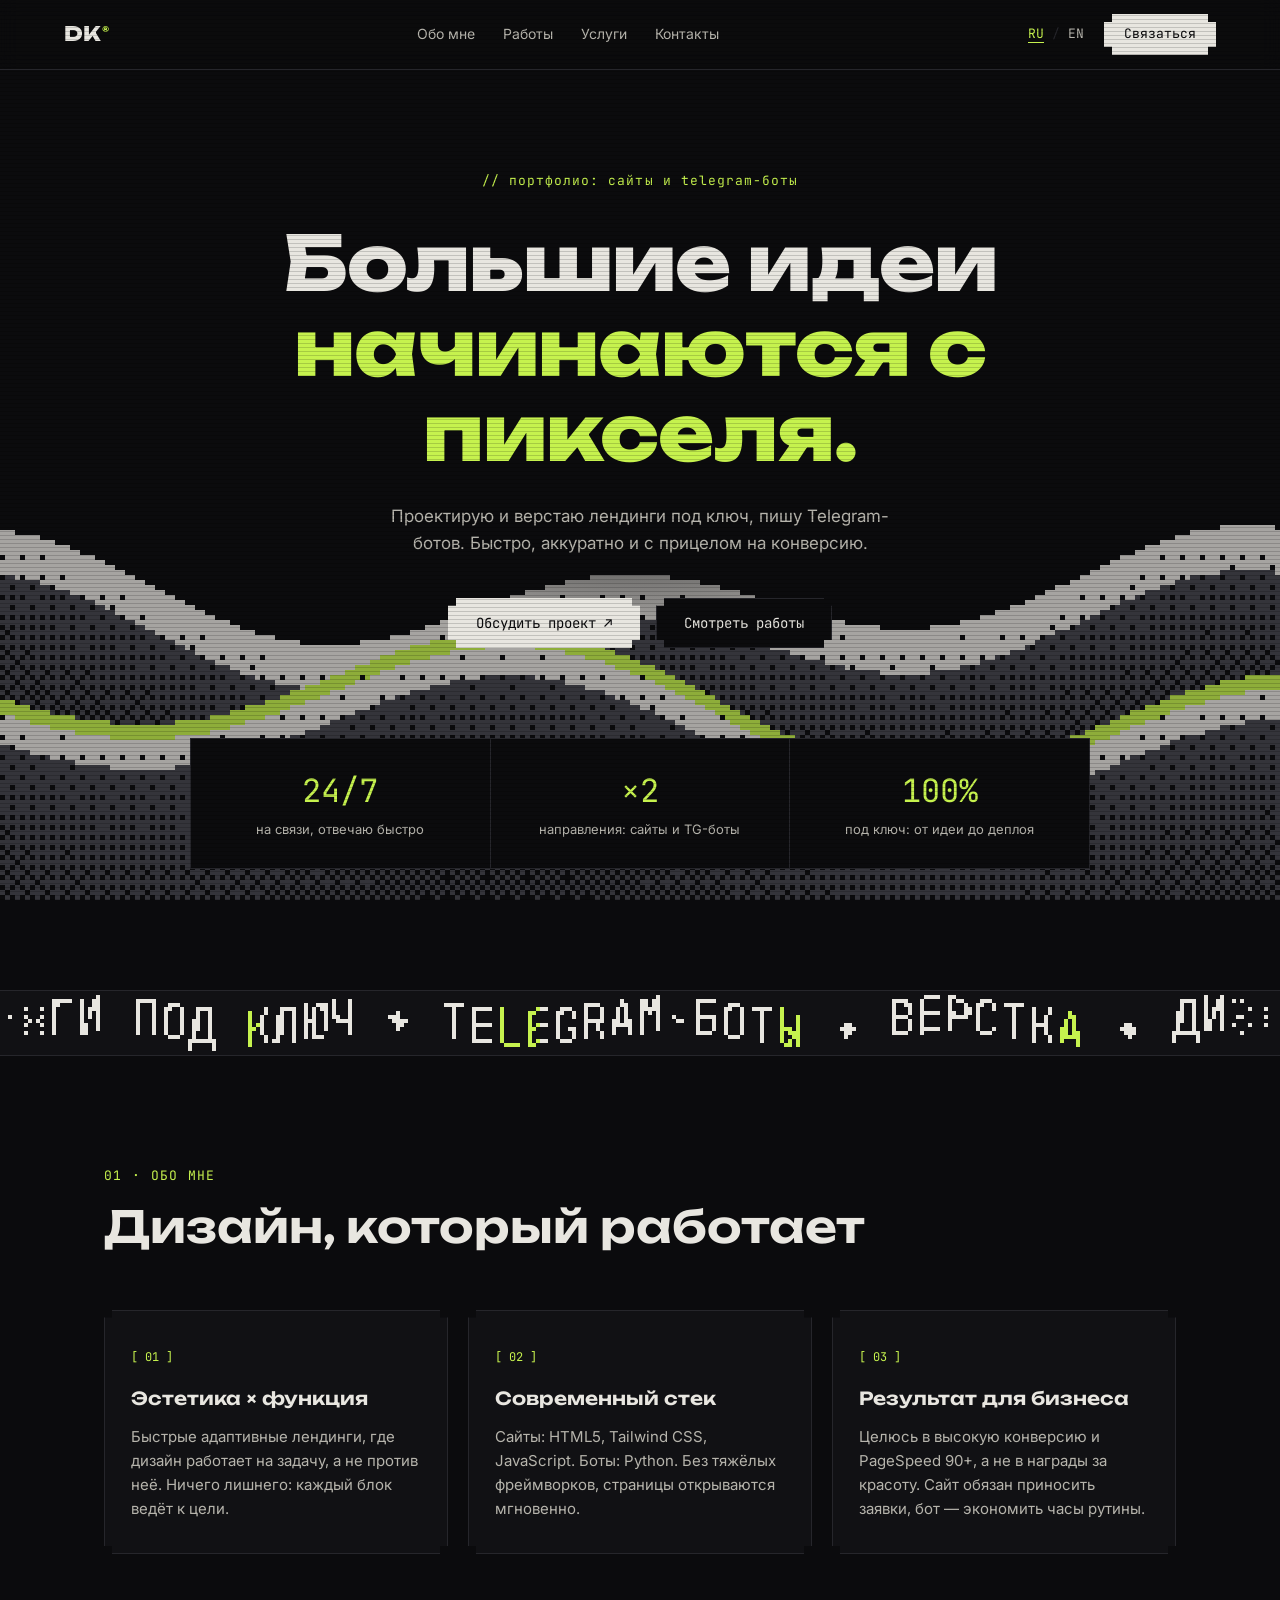
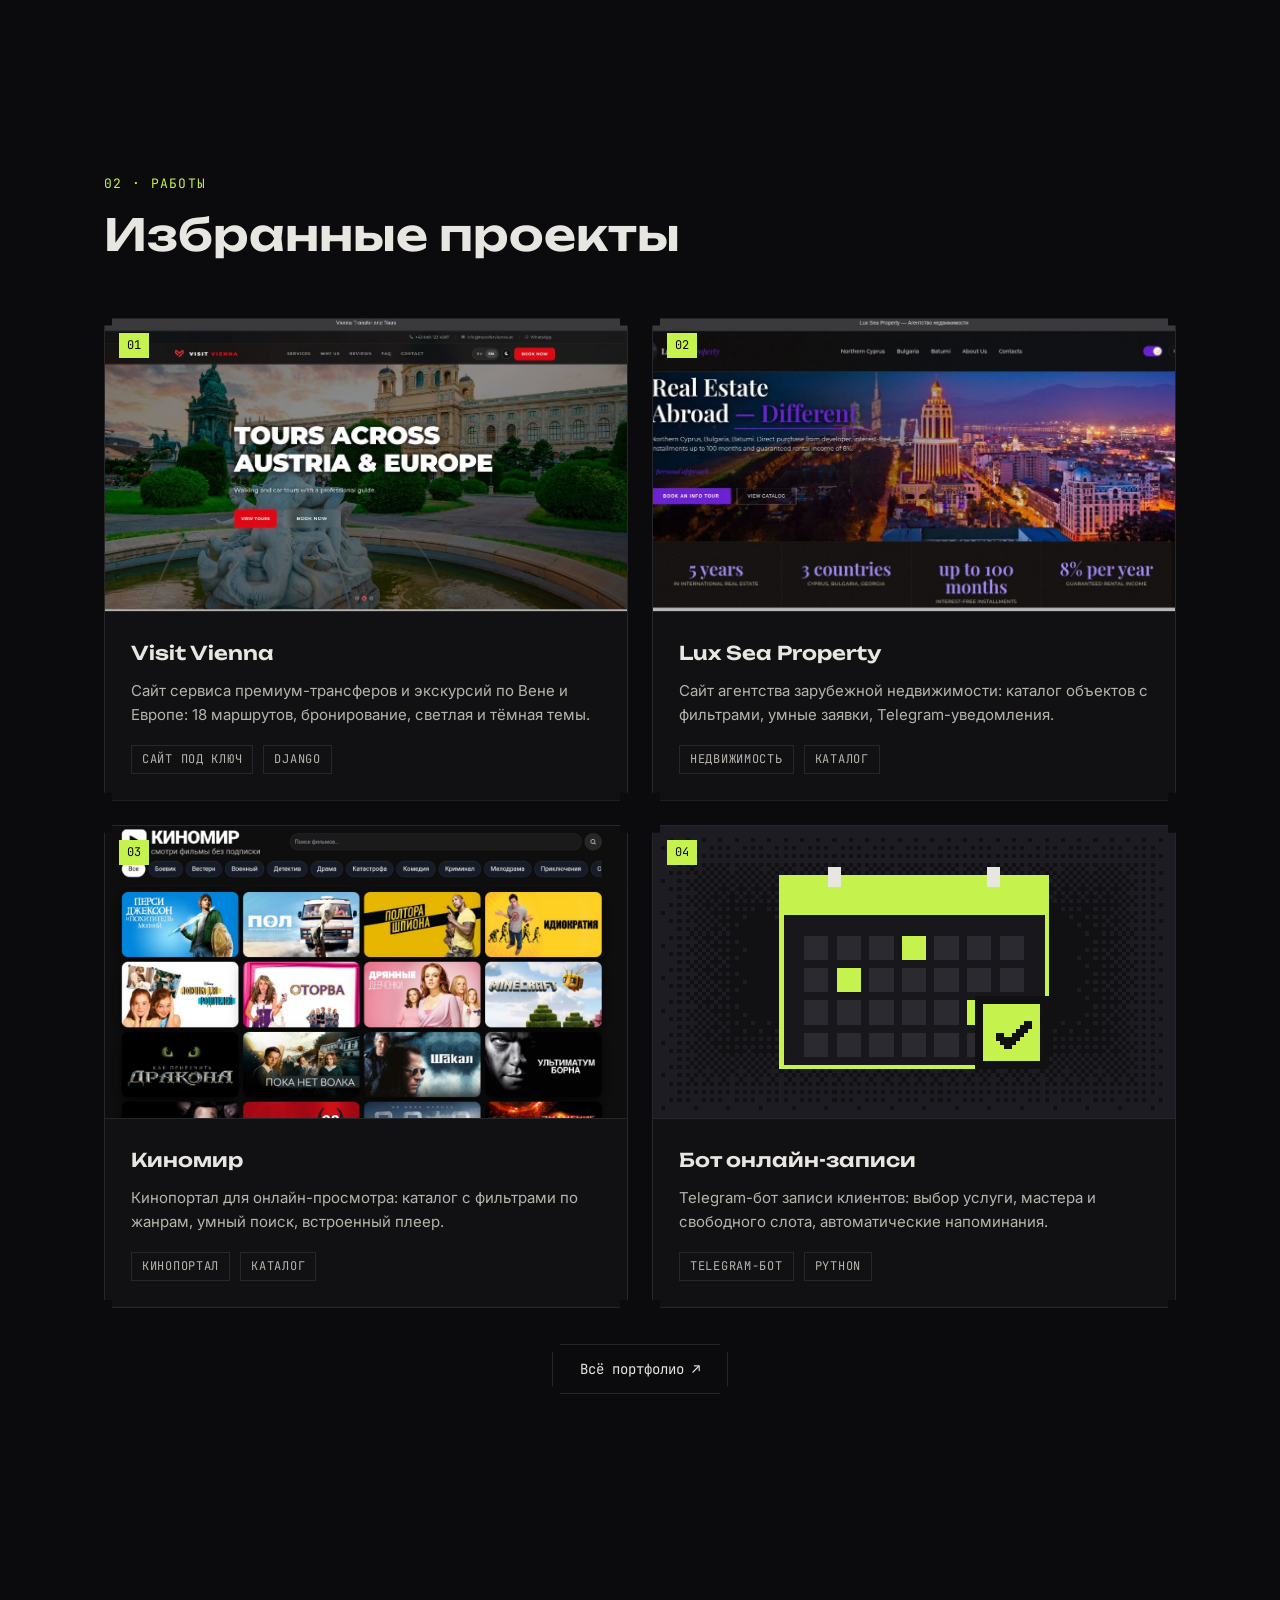
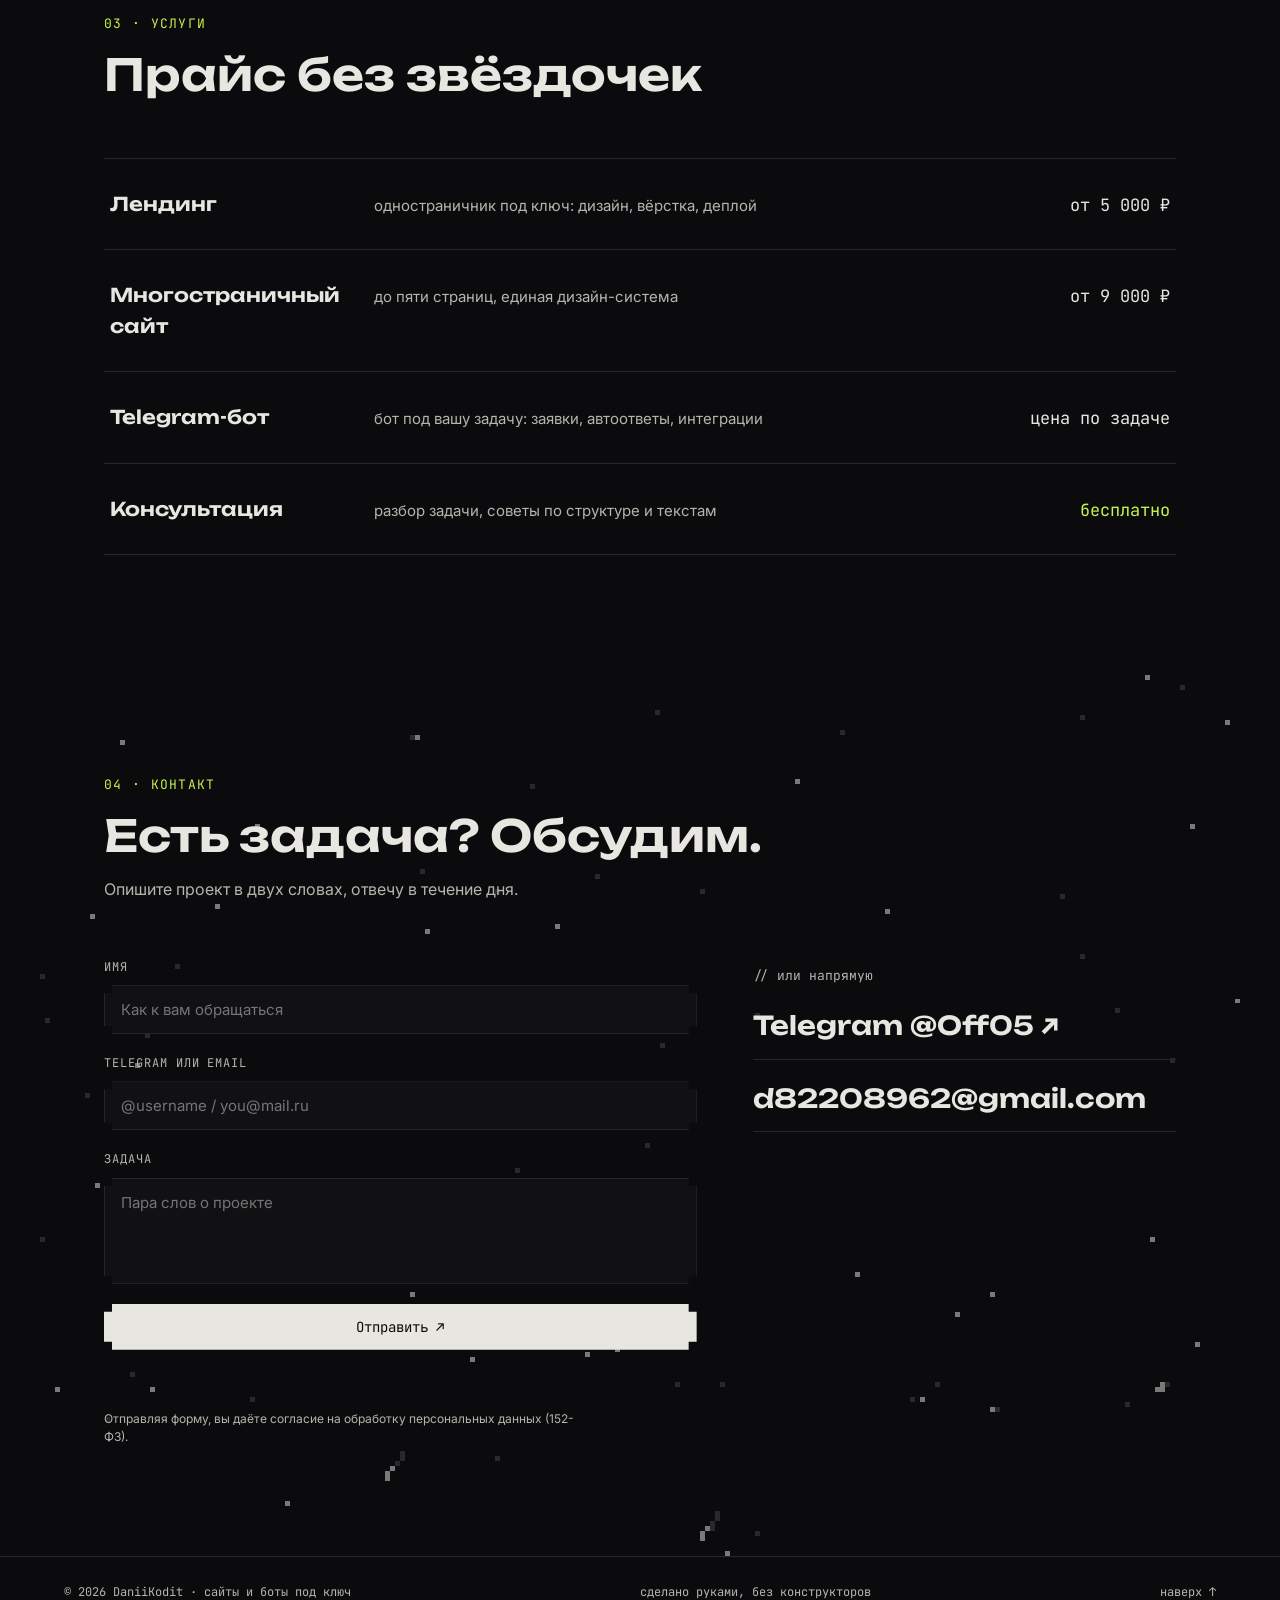
==== index.html @ 553cfa7b "Пометка о согласии 152-ФЗ и падающие звёзды в секции контактов Под кнопкой формы приписка о согласии" ====
<!DOCTYPE html>
<html lang="ru">
<head>
  <meta charset="UTF-8">
  <meta name="viewport" content="width=device-width, initial-scale=1.0">
  <title>DaniiKodit · сайты и Telegram-боты</title>
  <meta name="description" content="DaniiKodit: лендинги под ключ и Telegram-боты. Быстро, аккуратно и с прицелом на конверсию.">
  <link rel="preconnect" href="https://fonts.googleapis.com">
  <link rel="preconnect" href="https://fonts.gstatic.com" crossorigin>
  <link href="https://fonts.googleapis.com/css2?family=Unbounded:wght@400;600;800&family=Inter:wght@400;500;600&family=JetBrains+Mono:wght@400;500&display=swap" rel="stylesheet">
  <link rel="stylesheet" href="css/style.css?v=7">
  <link rel="icon" href="data:image/svg+xml,<svg xmlns='http://www.w3.org/2000/svg' viewBox='0 0 16 16'><rect width='16' height='16' fill='%230b0b0d'/><rect x='3' y='3' width='4' height='4' fill='%23c6f24e'/><rect x='9' y='9' width='4' height='4' fill='%23e8e6e0'/></svg>">
</head>
<body data-title-key="meta.title">

  <!-- ===== шапка ===== -->
  <header class="site-header">
    <a class="logo" href="#top">DK<sup>®</sup></a>

    <nav class="site-nav" id="site-nav">
      <a href="#about"         data-i18n="nav.about">Обо мне</a>
      <a href="portfolio.html" data-i18n="nav.works">Работы</a>
      <a href="#services"      data-i18n="nav.services">Услуги</a>
      <a href="#contact"       data-i18n="nav.contact">Контакты</a>
    </nav>

    <div class="header-right">
      <div class="lang-switch" role="group" aria-label="Язык">
        <button type="button" data-lang="ru" class="active">RU</button>
        <span aria-hidden="true">/</span>
        <button type="button" data-lang="en">EN</button>
      </div>
      <a class="btn btn-solid btn-small" href="#contact" data-i18n="nav.cta">Связаться</a>
      <button class="burger" id="burger" aria-label="Меню" aria-expanded="false">
        <span></span><span></span><span></span>
      </button>
    </div>
  </header>

  <main id="top">

    <!-- ===== hero ===== -->
    <section class="hero">
      <canvas id="dither-hero" aria-hidden="true"></canvas>
      <div class="hero-inner">
        <p class="eyebrow mono" data-i18n="hero.eyebrow">// портфолио: сайты и telegram-боты</p>
        <h1 class="hero-title">
          <span class="line js-scramble" data-i18n="hero.title1">Большие идеи</span>
          <span class="line accent js-scramble" data-i18n="hero.title2">начинаются с пикселя.</span>
        </h1>
        <p class="hero-sub" data-i18n="hero.sub">Проектирую и верстаю лендинги под ключ, пишу Telegram-ботов. Быстро, аккуратно и с прицелом на конверсию.</p>
        <div class="hero-cta">
          <a class="btn btn-solid" href="#contact" data-i18n="hero.cta1">Обсудить проект ↗</a>
          <a class="btn btn-ghost" href="#works" data-i18n="hero.cta2">Смотреть работы</a>
        </div>
      </div>

      <div class="hero-stats">
        <div class="stat">
          <span class="stat-num mono">24/7</span>
          <span class="stat-label" data-i18n="stats.s1">на связи, отвечаю быстро</span>
        </div>
        <div class="stat">
          <span class="stat-num mono">×2</span>
          <span class="stat-label" data-i18n="stats.s2">направления: сайты и TG-боты</span>
        </div>
        <div class="stat">
          <span class="stat-num mono">100%</span>
          <span class="stat-label" data-i18n="stats.s3">под ключ: от идеи до деплоя</span>
        </div>
      </div>
    </section>

    <!-- ===== пиксельный тикер ===== -->
    <div class="marquee" aria-hidden="true">
      <canvas id="pixel-ticker"></canvas>
    </div>

    <!-- ===== обо мне ===== -->
    <section class="section" id="about">
      <div class="section-head reveal">
        <span class="section-label mono" data-i18n="about.label">01 · Обо мне</span>
        <h2 class="section-title" data-i18n="about.title">Дизайн, который работает</h2>
      </div>
      <div class="cards-3">
        <article class="card reveal">
          <span class="card-index mono">[ 01 ]</span>
          <h3 data-i18n="about.a1t">Эстетика × функция</h3>
          <p data-i18n="about.a1d">Быстрые адаптивные лендинги, где дизайн работает на задачу, а не против неё. Ничего лишнего: каждый блок ведёт к цели.</p>
        </article>
        <article class="card reveal">
          <span class="card-index mono">[ 02 ]</span>
          <h3 data-i18n="about.a2t">Современный стек</h3>
          <p data-i18n="about.a2d">Сайты: HTML5, Tailwind CSS, JavaScript. Боты: Python. Без тяжёлых фреймворков, страницы открываются мгновенно.</p>
        </article>
        <article class="card reveal">
          <span class="card-index mono">[ 03 ]</span>
          <h3 data-i18n="about.a3t">Результат для бизнеса</h3>
          <p data-i18n="about.a3d">Целюсь в высокую конверсию и PageSpeed 90+, а не в награды за красоту. Сайт обязан приносить заявки, бот — экономить часы рутины.</p>
        </article>
      </div>
    </section>

    <!-- ===== работы ===== -->
    <section class="section" id="works">
      <div class="section-head reveal">
        <span class="section-label mono" data-i18n="works.label">02 · Работы</span>
        <h2 class="section-title" data-i18n="works.title">Избранные проекты</h2>
      </div>
      <div class="works-grid">
        <article class="work reveal">
          <div class="work-media">
            <img class="cover" src="img/visit-vienna-dark.jpg" alt="Скриншот сайта Visit Vienna" loading="lazy">
            <img class="cover cover-alt" src="img/visit-vienna-light.jpg" alt="" aria-hidden="true" loading="lazy">
            <span class="work-num mono">01</span>
          </div>
          <div class="work-body">
            <h3 data-i18n="works.w1t">Visit Vienna</h3>
            <p data-i18n="works.w1d">Сайт сервиса премиум-трансферов и экскурсий по Вене и Европе: 18 маршрутов, бронирование, светлая и тёмная темы.</p>
            <div class="tags mono">
              <span data-i18n="works.w1tag1">сайт под ключ</span>
              <span data-i18n="works.w1tag2">Django</span>
            </div>
          </div>
        </article>
        <article class="work reveal">
          <div class="work-media">
            <img class="cover" src="img/lux-sea-dark.jpg" alt="Скриншот сайта Lux Sea Property" loading="lazy">
            <img class="cover cover-alt" src="img/lux-sea-light.jpg" alt="" aria-hidden="true" loading="lazy">
            <span class="work-num mono">02</span>
          </div>
          <div class="work-body">
            <h3 data-i18n="works.w2t">Lux Sea Property</h3>
            <p data-i18n="works.w2d">Сайт агентства зарубежной недвижимости: каталог объектов с фильтрами, умные заявки, Telegram-уведомления.</p>
            <div class="tags mono">
              <span data-i18n="works.w2tag1">недвижимость</span>
              <span data-i18n="works.w2tag2">каталог</span>
            </div>
          </div>
        </article>
        <article class="work reveal">
          <div class="work-media">
            <img class="cover cover-top" src="img/kinomir.jpg" alt="Скриншот кинопортала Киномир" loading="lazy">
            <span class="work-num mono">03</span>
          </div>
          <div class="work-body">
            <h3 data-i18n="works.w3t">Киномир</h3>
            <p data-i18n="works.w3d">Кинопортал для онлайн-просмотра: каталог с фильтрами по жанрам, умный поиск, встроенный плеер.</p>
            <div class="tags mono">
              <span data-i18n="works.w3tag1">кинопортал</span>
              <span data-i18n="works.w3tag2">каталог</span>
            </div>
          </div>
        </article>
        <article class="work reveal">
          <div class="work-media">
            <canvas class="work-canvas" data-cover="bot" aria-hidden="true"></canvas>
            <span class="work-num mono">04</span>
          </div>
          <div class="work-body">
            <h3 data-i18n="works.w4t">Бот онлайн-записи</h3>
            <p data-i18n="works.w4d">Telegram-бот записи клиентов: выбор услуги, мастера и свободного слота, автоматические напоминания.</p>
            <div class="tags mono">
              <span data-i18n="works.w4tag1">Telegram-бот</span>
              <span data-i18n="works.w4tag2">Python</span>
            </div>
          </div>
        </article>
      </div>
      <div class="works-more reveal">
        <a class="btn btn-ghost" href="portfolio.html" data-i18n="works.all">Всё портфолио ↗</a>
      </div>
    </section>

    <!-- ===== услуги ===== -->
    <section class="section" id="services">
      <div class="section-head reveal">
        <span class="section-label mono" data-i18n="services.label">03 · Услуги</span>
        <h2 class="section-title" data-i18n="services.title">Прайс без звёздочек</h2>
      </div>
      <div class="price-list">
        <div class="price-row reveal">
          <span class="price-name" data-i18n="services.r1t">Лендинг</span>
          <span class="price-desc" data-i18n="services.r1d">одностраничник под ключ: дизайн, вёрстка, деплой</span>
          <span class="price-val mono" data-i18n="services.r1p">от 5 000 ₽</span>
        </div>
        <div class="price-row reveal">
          <span class="price-name" data-i18n="services.r2t">Многостраничный сайт</span>
          <span class="price-desc" data-i18n="services.r2d">до пяти страниц, единая дизайн-система</span>
          <span class="price-val mono" data-i18n="services.r2p">от 9 000 ₽</span>
        </div>
        <div class="price-row reveal">
          <span class="price-name" data-i18n="services.r3t">Telegram-бот</span>
          <span class="price-desc" data-i18n="services.r3d">бот под вашу задачу: заявки, автоответы, интеграции</span>
          <span class="price-val mono" data-i18n="services.r3p">цена по задаче</span>
        </div>
        <div class="price-row reveal">
          <span class="price-name" data-i18n="services.r4t">Консультация</span>
          <span class="price-desc" data-i18n="services.r4d">разбор задачи, советы по структуре и текстам</span>
          <span class="price-val mono accent" data-i18n="services.r4p">бесплатно</span>
        </div>
      </div>
    </section>

    <!-- ===== контакты ===== -->
    <section class="section" id="contact">
      <canvas id="pixel-stars" aria-hidden="true"></canvas>
      <div class="section-head reveal">
        <span class="section-label mono" data-i18n="contact.label">04 · Контакт</span>
        <h2 class="section-title" data-i18n="contact.title">Есть задача? Обсудим.</h2>
        <p class="section-sub" data-i18n="contact.sub">Опишите проект в двух словах, отвечу в течение дня.</p>
      </div>

      <div class="contact-grid">
        <form class="contact-form reveal" id="contact-form" novalidate>
          <label>
            <span class="mono" data-i18n="form.name">Имя</span>
            <input type="text" name="name" required data-i18n-ph="form.nameph" placeholder="Как к вам обращаться">
          </label>
          <label>
            <span class="mono" data-i18n="form.contact">Telegram или email</span>
            <input type="text" name="contact" required data-i18n-ph="form.contactph" placeholder="@username / you@mail.ru">
          </label>
          <label>
            <span class="mono" data-i18n="form.msg">Задача</span>
            <textarea name="message" rows="4" required data-i18n-ph="form.msgph" placeholder="Пара слов о проекте"></textarea>
          </label>
          <!-- honeypot: люди это поле не видят, боты заполняют -->
          <input class="hp-field" type="text" name="company" tabindex="-1" autocomplete="off" aria-hidden="true">
          <button class="btn btn-solid" type="submit" data-i18n="form.send">Отправить ↗</button>
          <p class="form-status mono" id="form-status" aria-live="polite"></p>
          <p class="form-consent" data-i18n="form.consent">Отправляя форму, вы даёте согласие на обработку персональных данных (152-ФЗ).</p>
        </form>

        <div class="contact-direct reveal">
          <p class="mono" data-i18n="contact.or">// или напрямую</p>
          <a class="direct-link" href="https://t.me/Off05" target="_blank" rel="noopener">Telegram @Off05 ↗</a>
          <a class="direct-link" href="mailto:d82208962@gmail.com">d82208962@gmail.com</a>
        </div>
      </div>
    </section>
  </main>

  <!-- ===== подвал ===== -->
  <footer class="site-footer">
    <span class="mono" data-i18n="footer.rights">© 2026 DaniiKodit · сайты и боты под ключ</span>
    <span class="mono footer-made" data-i18n="footer.made">сделано руками, без конструкторов</span>
    <a class="mono" href="#top" data-i18n="footer.top">наверх ↑</a>
  </footer>

  <div class="scanlines" aria-hidden="true"></div>

  <script src="js/main.js?v=7"></script>
</body>
</html>
---- css/style.css ----
/* ============================================================
   КРИС МАЗУР — портфолио
   тёмная пиксельно-дизеринговая тема
   ============================================================ */

:root {
  --bg:      #0b0b0d;
  --bg-2:    #111114;
  --ink:     #e8e6e0;
  --muted:   #b6b4ac;
  --line:    #26262b;
  --accent:  #c6f24e;

  --font-display: 'Unbounded', sans-serif;
  --font-body:    'Inter', sans-serif;
  --font-mono:    'JetBrains Mono', monospace;

  --pad: clamp(20px, 5vw, 72px);

  /* пиксельный «скруглённый» угол — ступенька 8px */
  --pixel-corner: polygon(
    0 8px, 8px 8px, 8px 0,
    calc(100% - 8px) 0, calc(100% - 8px) 8px, 100% 8px,
    100% calc(100% - 8px), calc(100% - 8px) calc(100% - 8px), calc(100% - 8px) 100%,
    8px 100%, 8px calc(100% - 8px), 0 calc(100% - 8px)
  );
}

* { margin: 0; padding: 0; box-sizing: border-box; }

html { scroll-behavior: smooth; }

body {
  background: var(--bg);
  color: var(--ink);
  font-family: var(--font-body);
  font-size: 16px;
  line-height: 1.6;
  -webkit-font-smoothing: antialiased;
  overflow-x: hidden;
}

::selection { background: var(--accent); color: var(--bg); }

.mono { font-family: var(--font-mono); }
.accent { color: var(--accent); }

section { scroll-margin-top: 90px; }

/* ---------- сканлайны поверх всего ---------- */
.scanlines {
  position: fixed;
  inset: 0;
  pointer-events: none;
  z-index: 999;
  background: repeating-linear-gradient(
    to bottom,
    transparent 0 3px,
    rgba(0, 0, 0, 0.16) 3px 4px
  );
}

/* ---------- кнопки ---------- */
.btn {
  display: inline-block;
  padding: 14px 28px;
  font-family: var(--font-mono);
  font-size: 14px;
  text-decoration: none;
  cursor: pointer;
  border: none;
  clip-path: var(--pixel-corner);
  transition: transform 0.15s steps(3), background 0.15s steps(3), color 0.15s steps(3);
}

.btn-solid {
  background: var(--ink);
  color: var(--bg);
}
.btn-solid:hover {
  background: var(--accent);
  transform: translate(-2px, -2px);
}

.btn-ghost {
  background: var(--bg);
  color: var(--ink);
  box-shadow: inset 0 0 0 1px var(--line);
}
.btn-ghost:hover {
  box-shadow: inset 0 0 0 1px var(--accent);
  color: var(--accent);
}

.btn-small { padding: 10px 20px; font-size: 13px; }

/* ---------- шапка ---------- */
.site-header {
  position: fixed;
  top: 0; left: 0; right: 0;
  z-index: 100;
  display: flex;
  align-items: center;
  justify-content: space-between;
  gap: 24px;
  padding: 14px var(--pad);
  background: rgba(11, 11, 13, 0.82);
  backdrop-filter: blur(10px);
  border-bottom: 1px solid var(--line);
}

.logo {
  font-family: var(--font-display);
  font-weight: 800;
  font-size: 20px;
  color: var(--ink);
  text-decoration: none;
  letter-spacing: 0.02em;
}
.logo sup { font-size: 9px; color: var(--accent); }

.site-nav {
  display: flex;
  gap: 28px;
}
.site-nav a {
  color: var(--muted);
  text-decoration: none;
  font-size: 14px;
  transition: color 0.15s;
}
.site-nav a:hover { color: var(--accent); }

.header-right {
  display: flex;
  align-items: center;
  gap: 18px;
}

.lang-switch {
  font-family: var(--font-mono);
  font-size: 13px;
  color: var(--line);
  display: flex;
  align-items: center;
  gap: 6px;
}
.lang-switch button {
  background: none;
  border: none;
  color: var(--muted);
  font: inherit;
  cursor: pointer;
  padding: 2px;
}
.lang-switch button.active {
  color: var(--accent);
  text-decoration: underline;
  text-underline-offset: 4px;
}

.burger {
  display: none;
  flex-direction: column;
  gap: 5px;
  background: none;
  border: none;
  cursor: pointer;
  padding: 6px;
}
.burger span {
  width: 22px;
  height: 2px;
  background: var(--ink);
}

/* ---------- hero ---------- */
.hero {
  position: relative;
  min-height: 100svh;
  display: flex;
  flex-direction: column;
  justify-content: center;
  padding: 140px var(--pad) 0;
  overflow: hidden;
}

#dither-hero {
  position: absolute;
  inset: 0;
  width: 100%;
  height: 100%;
  image-rendering: pixelated;
  opacity: 0.7;
}

/* вуаль за текстом, чтобы дизеринг не мешал читать */
.hero::before {
  content: '';
  position: absolute;
  inset: 0;
  z-index: 1;
  background: radial-gradient(
    ellipse 60% 42% at 50% 38%,
    rgba(11, 11, 13, 0.9) 0%,
    rgba(11, 11, 13, 0.5) 55%,
    transparent 75%
  );
  pointer-events: none;
}

.hero-inner {
  position: relative;
  z-index: 2;
  max-width: 900px;
  margin: 0 auto;
  text-align: center;
}

.eyebrow {
  font-size: 13px;
  color: var(--accent);
  letter-spacing: 0.08em;
  margin-bottom: 28px;
}

.hero-title {
  font-family: var(--font-display);
  font-weight: 800;
  font-size: clamp(34px, 6.5vw, 76px);
  line-height: 1.12;
  letter-spacing: -0.01em;
}
.hero-title .line { display: block; }

.hero-sub {
  max-width: 520px;
  margin: 28px auto 0;
  color: var(--muted);
  font-size: 17px;
}

.hero-cta {
  margin-top: 40px;
  display: flex;
  gap: 16px;
  justify-content: center;
  flex-wrap: wrap;
}

.hero-stats {
  position: relative;
  z-index: 2;
  display: grid;
  grid-template-columns: repeat(3, 1fr);
  gap: 1px;
  background: var(--line);
  border: 1px solid var(--line);
  margin: 90px auto 0;
  max-width: 900px;
  width: 100%;
}
.stat {
  background: var(--bg);
  padding: 26px 20px;
  text-align: center;
}
.stat-num {
  display: block;
  font-size: 32px;
  color: var(--accent);
}
.stat-label {
  font-size: 13px;
  color: var(--muted);
}

/* ---------- пиксельный тикер ---------- */
.marquee {
  overflow: hidden;
  border-top: 1px solid var(--line);
  border-bottom: 1px solid var(--line);
  margin-top: 90px;
  background: var(--bg-2);
}
#pixel-ticker {
  display: block;
  width: 100%;
  height: 64px;
  image-rendering: pixelated;
}

/* ---------- секции ---------- */
.section {
  padding: 110px var(--pad);
  max-width: 1200px;
  margin: 0 auto;
}

.section-head { margin-bottom: 56px; }

.section-label {
  display: block;
  font-size: 13px;
  color: var(--accent);
  letter-spacing: 0.1em;
  text-transform: uppercase;
  margin-bottom: 14px;
}

.section-title {
  font-family: var(--font-display);
  font-weight: 600;
  font-size: clamp(26px, 4vw, 44px);
  line-height: 1.2;
}

.section-sub {
  margin-top: 14px;
  color: var(--muted);
  max-width: 480px;
}

/* ---------- карточки «обо мне» ---------- */
.cards-3 {
  display: grid;
  grid-template-columns: repeat(3, 1fr);
  gap: 20px;
}

.card {
  background: var(--bg-2);
  clip-path: var(--pixel-corner);
  padding: 32px 26px;
  border: 1px solid var(--line);
  transition: transform 0.2s steps(4), border-color 0.2s;
}
.card:hover {
  transform: translateY(-4px);
  border-color: var(--accent);
}

.card-index {
  font-size: 12px;
  color: var(--accent);
}

.card h3 {
  font-family: var(--font-display);
  font-weight: 600;
  font-size: 18px;
  margin: 16px 0 12px;
}

.card p {
  color: var(--muted);
  font-size: 15px;
}

/* ---------- работы ---------- */
.works-grid {
  display: grid;
  grid-template-columns: repeat(2, 1fr);
  gap: 24px;
}

.work {
  background: var(--bg-2);
  border: 1px solid var(--line);
  clip-path: var(--pixel-corner);
  overflow: hidden;
  transition: border-color 0.2s;
}
.work:hover { border-color: var(--accent); }

.work-media {
  position: relative;
  aspect-ratio: 16 / 9;
  overflow: hidden;
  border-bottom: 1px solid var(--line);
}

.work-canvas {
  width: 100%;
  height: 100%;
  display: block;
  image-rendering: pixelated;
  transition: transform 0.3s steps(6);
}
.work:hover .work-canvas { transform: scale(1.04); }

/* реальные скриншоты проектов: тёмная тема по умолчанию,
   при наведении карточка «включает свет» */
.work-media .cover {
  position: absolute;
  inset: 0;
  width: 100%;
  height: 100%;
  object-fit: cover;
  transition: opacity 0.3s steps(6), transform 0.3s steps(6);
}
.cover-top { object-position: center top; }
.cover-alt { opacity: 0; }
.work:hover .cover,
.pf-item:hover .cover { transform: scale(1.04); }
.work:hover .cover-alt,
.pf-item:hover .cover-alt { opacity: 1; }
.pf-item:hover .work-canvas { transform: scale(1.04); }

.work-num {
  position: absolute;
  top: 14px;
  left: 14px;
  font-size: 12px;
  color: var(--bg);
  background: var(--accent);
  padding: 3px 8px;
}

.work-body { padding: 26px; }

.work-body h3 {
  font-family: var(--font-display);
  font-weight: 600;
  font-size: 19px;
  margin-bottom: 10px;
}

.work-body p {
  color: var(--muted);
  font-size: 15px;
  margin-bottom: 18px;
}

.tags {
  display: flex;
  gap: 10px;
  flex-wrap: wrap;
}
.tags span {
  font-size: 12px;
  color: var(--muted);
  border: 1px solid var(--line);
  padding: 4px 10px;
  text-transform: uppercase;
  letter-spacing: 0.06em;
}

.works-more {
  margin-top: 36px;
  display: flex;
  justify-content: center;
}

/* ---------- страница портфолио ---------- */
.section-first { padding-top: 170px; }

.pf-item {
  display: grid;
  grid-template-columns: 1.1fr 1fr;
  background: var(--bg-2);
  border: 1px solid var(--line);
  clip-path: var(--pixel-corner);
  margin-top: 28px;
  transition: border-color 0.2s;
}
.pf-item:hover { border-color: var(--accent); }

.pf-item .work-media {
  aspect-ratio: auto;
  min-height: 280px;
  border-bottom: none;
  border-right: 1px solid var(--line);
}

.pf-item:nth-child(odd) .work-media {
  order: 2;
  border-right: none;
  border-left: 1px solid var(--line);
}

.pf-body { padding: 36px 32px; }

.pf-meta {
  font-size: 12px;
  color: var(--accent);
  letter-spacing: 0.1em;
  text-transform: uppercase;
  margin-bottom: 14px;
}

.pf-body h3 {
  font-family: var(--font-display);
  font-weight: 600;
  font-size: 22px;
  margin-bottom: 12px;
}

.pf-desc {
  color: var(--muted);
  font-size: 15px;
  margin-bottom: 18px;
}

.pf-done {
  font-size: 12px;
  color: var(--accent);
  letter-spacing: 0.08em;
  text-transform: uppercase;
  margin-bottom: 10px;
}

.pf-points {
  list-style: none;
  display: grid;
  gap: 8px;
  margin-bottom: 20px;
}
.pf-points li {
  color: var(--muted);
  font-size: 14px;
  padding-left: 18px;
  position: relative;
}
.pf-points li::before {
  content: '';
  position: absolute;
  left: 0;
  top: 7px;
  width: 7px;
  height: 7px;
  background: var(--accent);
}

.pf-link {
  display: inline-block;
  margin-top: 20px;
  font-size: 14px;
  color: var(--accent);
  text-decoration: none;
  border-bottom: 1px solid transparent;
  transition: border-color 0.15s;
}
.pf-link:hover { border-color: var(--accent); }

.pf-cta {
  grid-template-columns: 1fr;
  text-align: center;
}
.pf-cta .pf-body { padding: 56px 32px; }
.pf-cta .pf-desc { margin: 12px auto 24px; max-width: 420px; }

@media (max-width: 900px) {
  .pf-item { grid-template-columns: 1fr; }
  .pf-item .work-media,
  .pf-item:nth-child(odd) .work-media {
    order: 0;
    aspect-ratio: 16 / 9;
    min-height: 0;
    border-left: none;
    border-right: none;
    border-bottom: 1px solid var(--line);
  }
  .section-first { padding-top: 130px; }
}

/* ---------- услуги ---------- */
.price-list {
  border-top: 1px solid var(--line);
}

.price-row {
  display: grid;
  grid-template-columns: 240px 1fr auto;
  align-items: baseline;
  gap: 24px;
  padding: 30px 6px;
  border-bottom: 1px solid var(--line);
  transition: background 0.15s, padding-left 0.2s steps(4);
}
.price-row:hover {
  background: var(--bg-2);
  padding-left: 18px;
}

.price-name {
  font-family: var(--font-display);
  font-weight: 600;
  font-size: 19px;
}

.price-desc {
  color: var(--muted);
  font-size: 15px;
}

.price-val {
  font-size: 17px;
  white-space: nowrap;
}

/* ---------- контакты ---------- */
.contact-grid {
  display: grid;
  grid-template-columns: 1.4fr 1fr;
  gap: 56px;
  align-items: start;
}

.contact-form {
  display: grid;
  gap: 20px;
}

.contact-form label {
  display: grid;
  gap: 8px;
  font-size: 12px;
  color: var(--muted);
  letter-spacing: 0.08em;
  text-transform: uppercase;
}

.contact-form input,
.contact-form textarea {
  background: var(--bg-2);
  border: 1px solid var(--line);
  color: var(--ink);
  font-family: var(--font-body);
  font-size: 15px;
  padding: 14px 16px;
  clip-path: var(--pixel-corner);
  resize: vertical;
  outline: none;
  transition: border-color 0.15s;
}
.contact-form input:focus,
.contact-form textarea:focus {
  border-color: var(--accent);
}

/* падающие звёзды позади секции контактов */
#contact {
  position: relative;
  overflow: hidden;
}
#pixel-stars {
  position: absolute;
  inset: 0;
  width: 100%;
  height: 100%;
  image-rendering: pixelated;
  opacity: 0.5;
  pointer-events: none;
}
#contact .section-head,
#contact .contact-grid {
  position: relative;
  z-index: 1;
}

.form-consent {
  font-size: 12px;
  line-height: 1.5;
  color: var(--muted);
  max-width: 480px;
}

.hp-field {
  position: absolute;
  left: -9999px;
  width: 1px;
  height: 1px;
  opacity: 0;
  pointer-events: none;
}

.form-status {
  font-size: 13px;
  color: var(--accent);
  min-height: 20px;
}

.contact-direct {
  display: grid;
  gap: 18px;
  padding-top: 8px;
}
.contact-direct > p {
  font-size: 13px;
  color: var(--muted);
}

.direct-link {
  font-family: var(--font-display);
  font-weight: 600;
  font-size: clamp(18px, 2.4vw, 26px);
  color: var(--ink);
  text-decoration: none;
  border-bottom: 1px solid var(--line);
  padding-bottom: 12px;
  transition: color 0.15s, border-color 0.15s;
}
.direct-link:hover {
  color: var(--accent);
  border-color: var(--accent);
}

/* ---------- подвал ---------- */
.site-footer {
  display: flex;
  justify-content: space-between;
  gap: 16px;
  flex-wrap: wrap;
  padding: 26px var(--pad);
  border-top: 1px solid var(--line);
  font-size: 12px;
  color: var(--muted);
}
.site-footer a {
  color: var(--muted);
  text-decoration: none;
}
.site-footer a:hover { color: var(--accent); }

/* ---------- появление при скролле ---------- */
.reveal {
  opacity: 0;
  transform: translateY(22px);
  transition: opacity 0.5s ease, transform 0.5s ease;
}
.reveal.visible {
  opacity: 1;
  transform: none;
}

@media (prefers-reduced-motion: reduce) {
  .reveal { opacity: 1; transform: none; transition: none; }
  html { scroll-behavior: auto; }
}

/* ---------- адаптив ---------- */
@media (max-width: 900px) {
  .cards-3 { grid-template-columns: 1fr; }
  .works-grid { grid-template-columns: 1fr; }
  .contact-grid { grid-template-columns: 1fr; }
  .price-row {
    grid-template-columns: 1fr auto;
  }
  .price-desc { grid-column: 1 / -1; order: 3; }
}

@media (max-width: 720px) {
  .site-nav {
    display: none;
    position: absolute;
    top: 100%;
    left: 0; right: 0;
    flex-direction: column;
    gap: 0;
    background: var(--bg);
    border-bottom: 1px solid var(--line);
  }
  .site-nav.open { display: flex; }
  .site-nav a {
    padding: 16px var(--pad);
    border-top: 1px solid var(--line);
  }
  .burger { display: flex; }
  .header-right .btn { display: none; }

  .hero-stats { grid-template-columns: 1fr; }
  .section { padding: 80px var(--pad); }
}
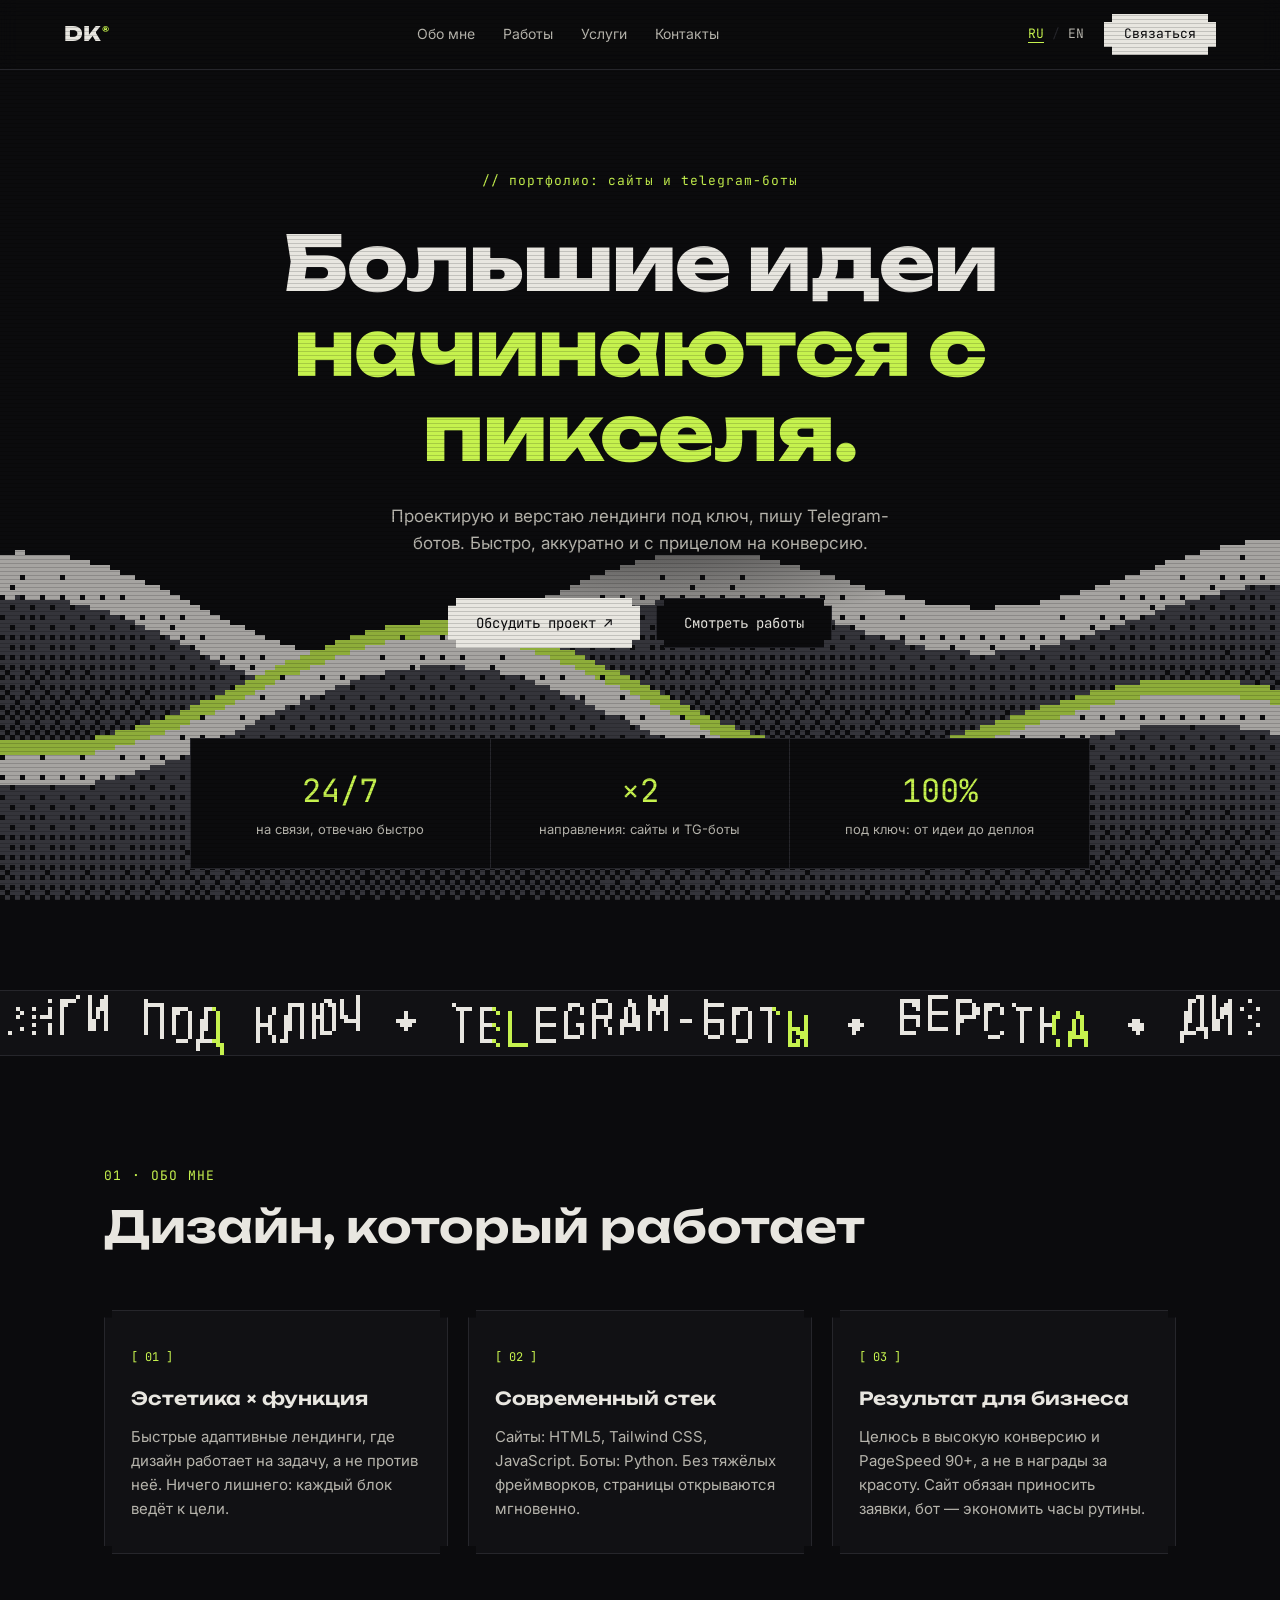
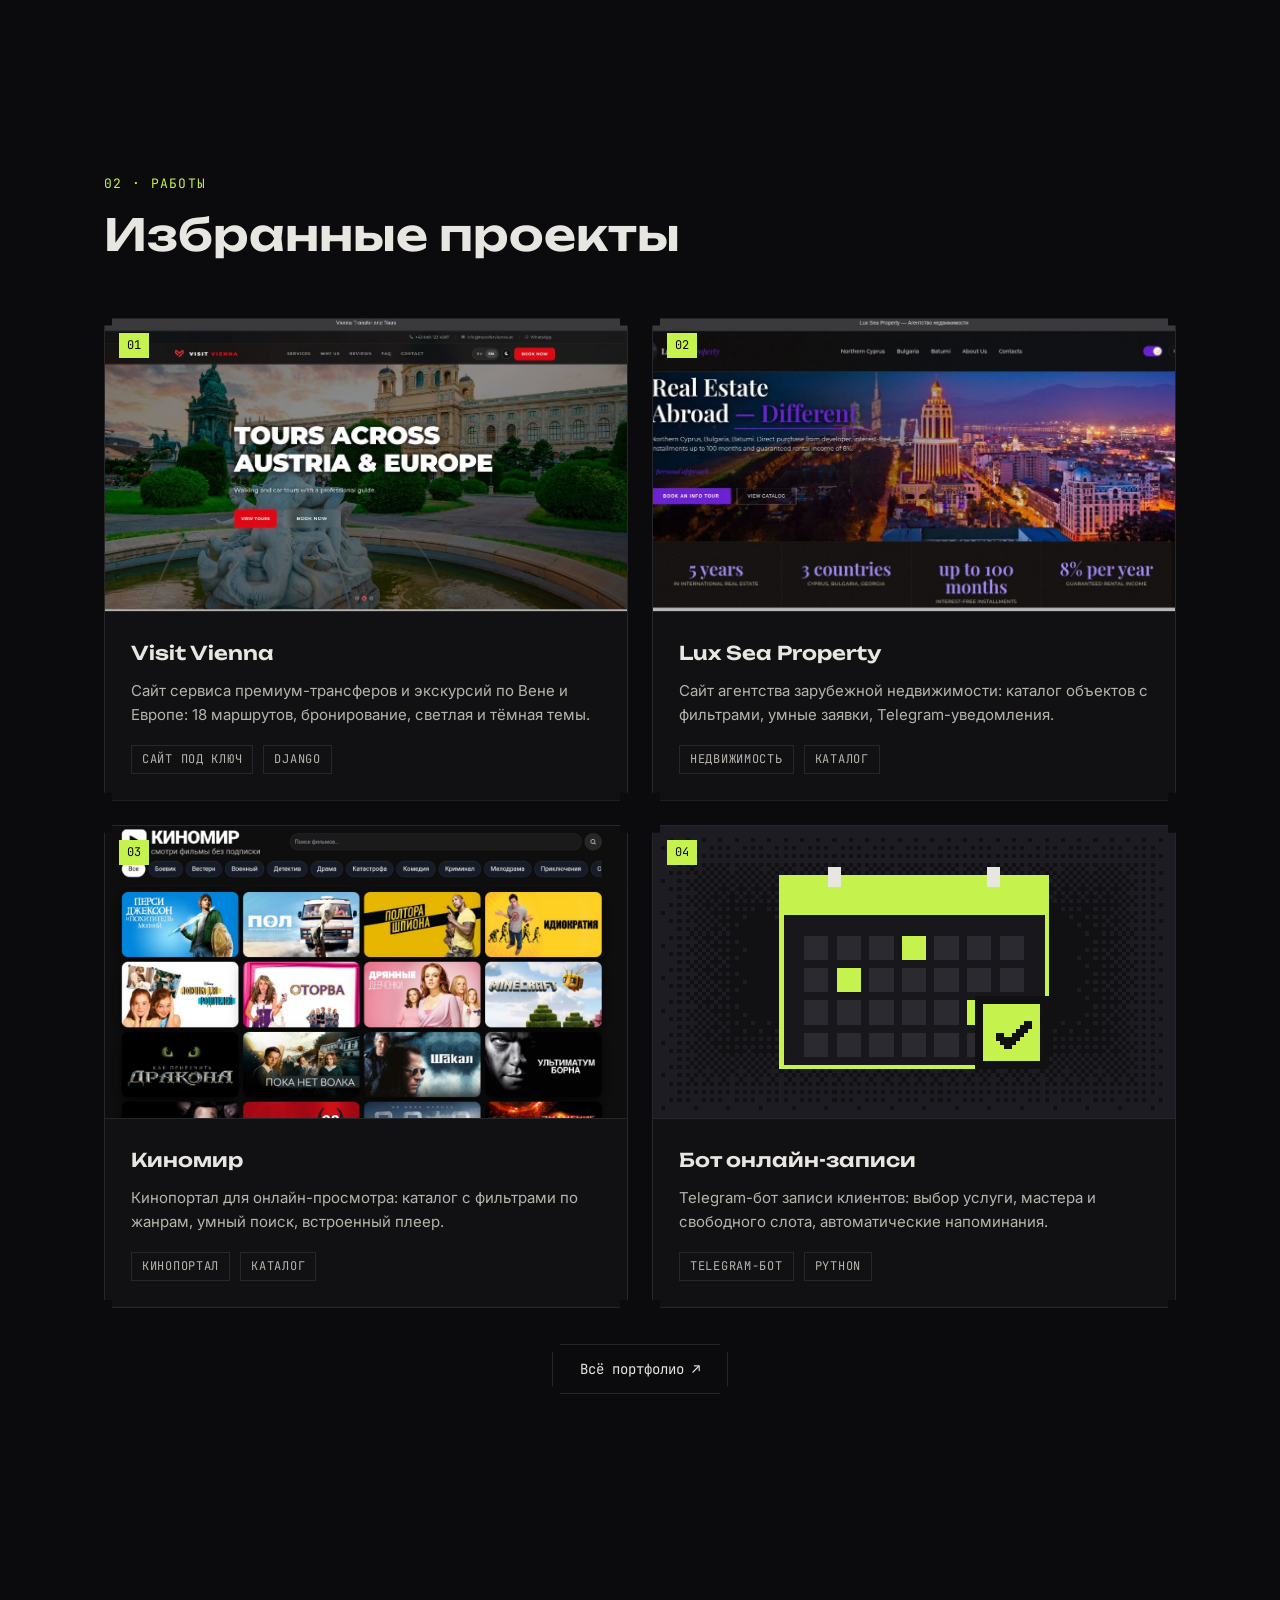
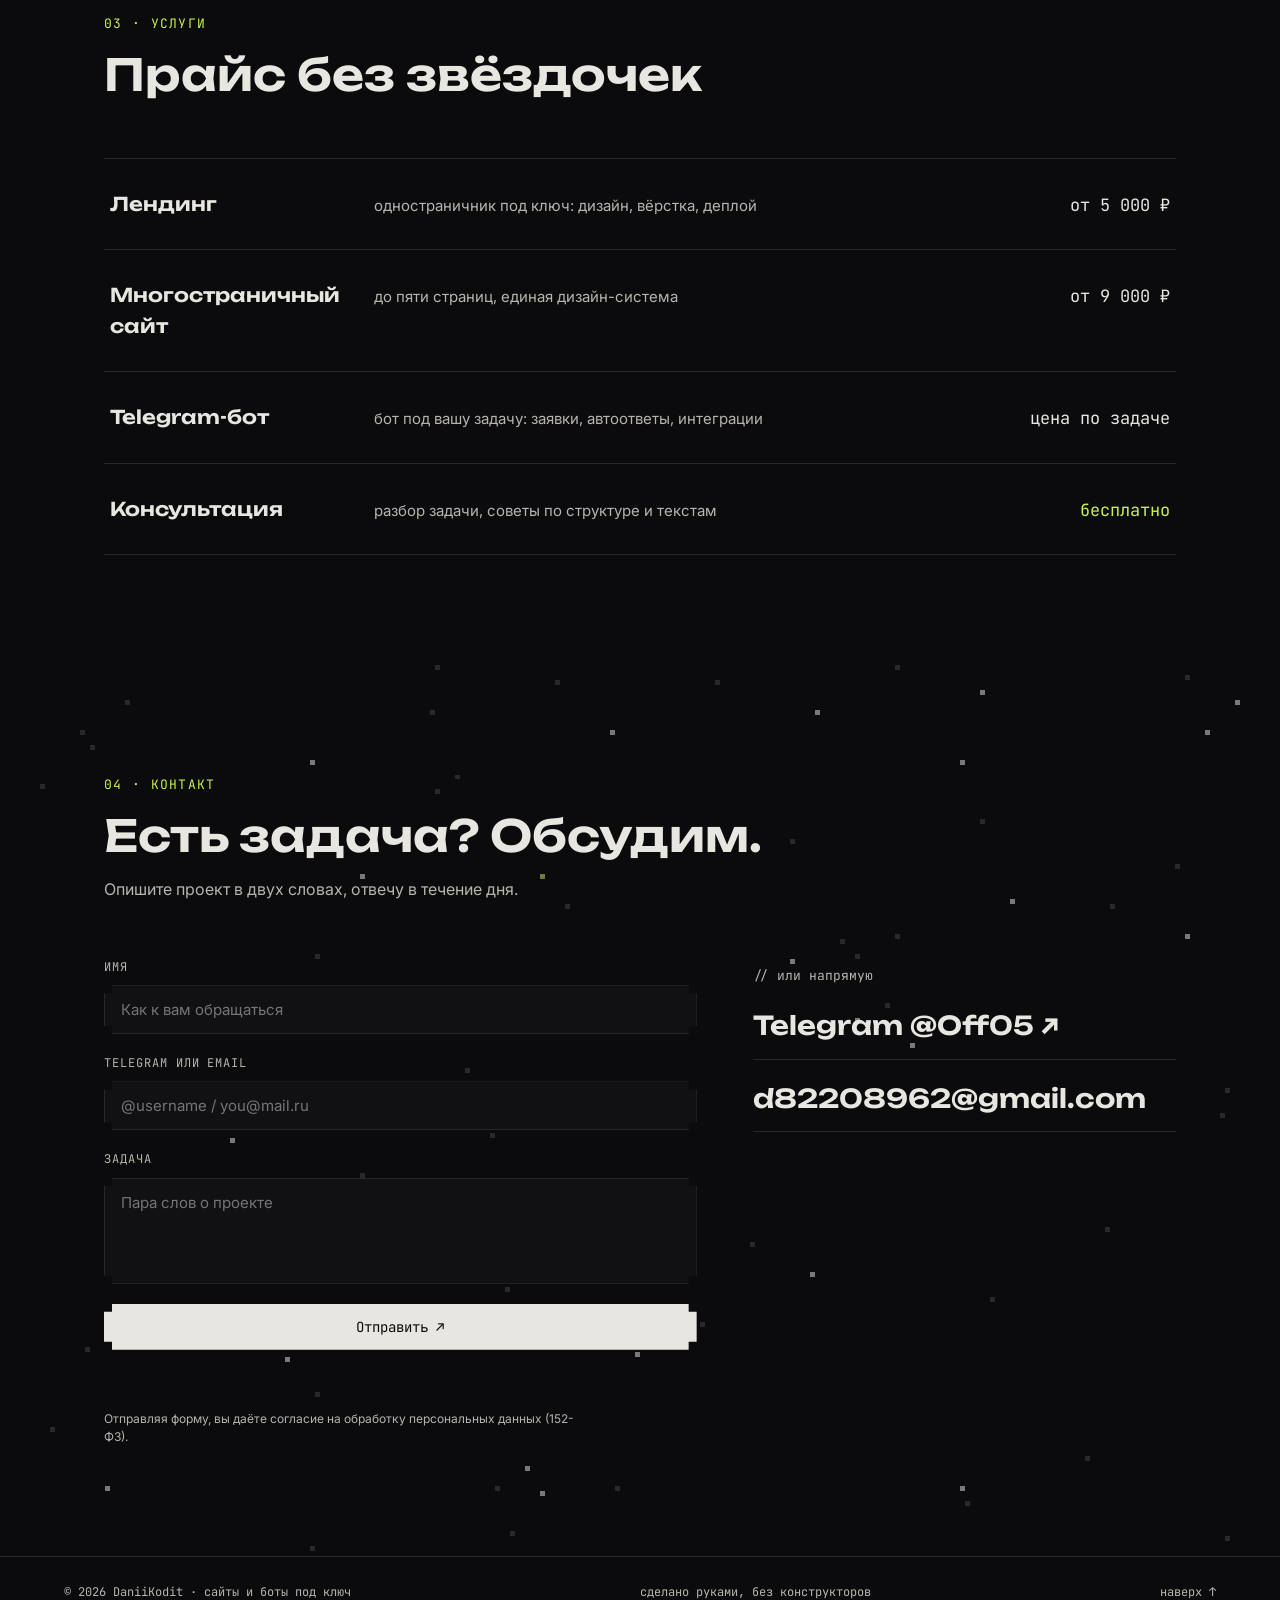
==== commit 8b63f271: "Убраны метеоры, оставлено мерцающее звёздное поле Плюс редкие лаймовые звёзды на пике яркости.  Co-A" ====
--- a/index.html
+++ b/index.html
@@ -250,6 +250,6 @@
 
   <div class="scanlines" aria-hidden="true"></div>
 
-  <script src="js/main.js?v=7"></script>
+  <script src="js/main.js?v=8"></script>
 </body>
 </html>
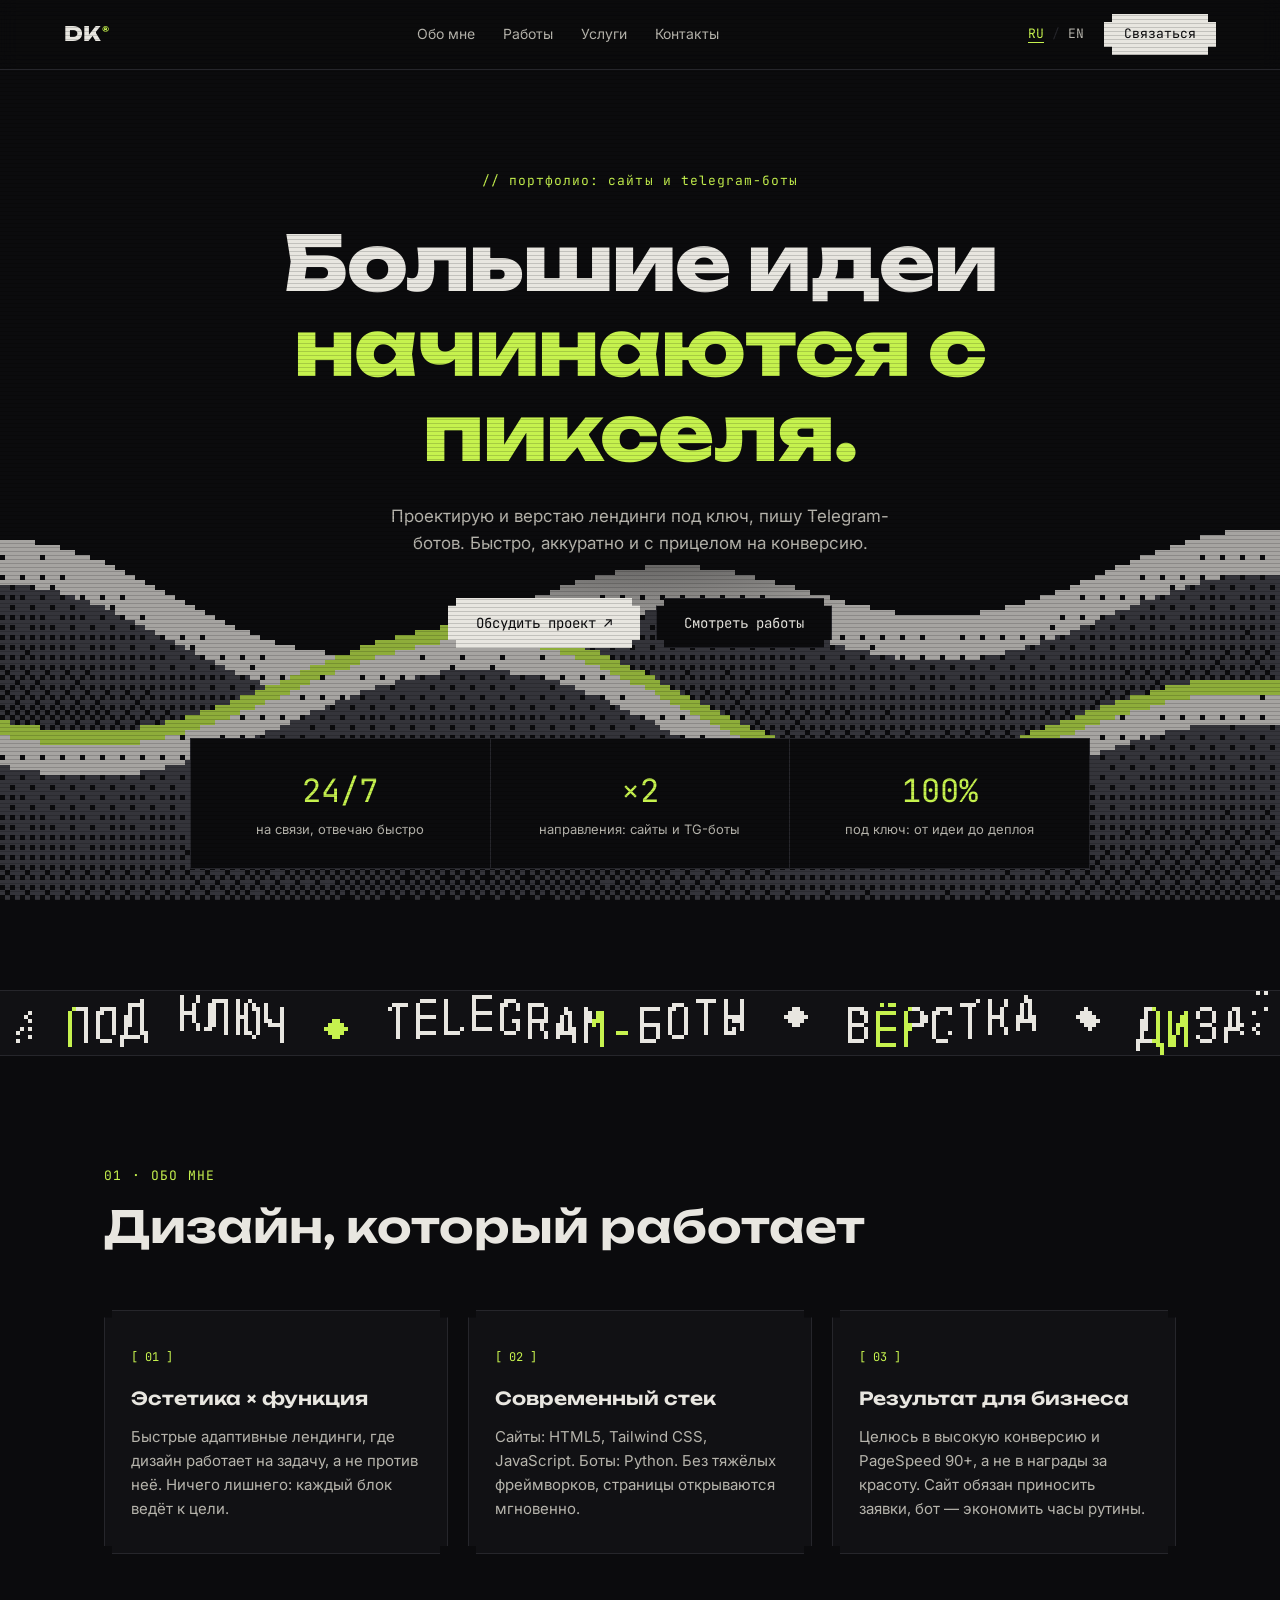
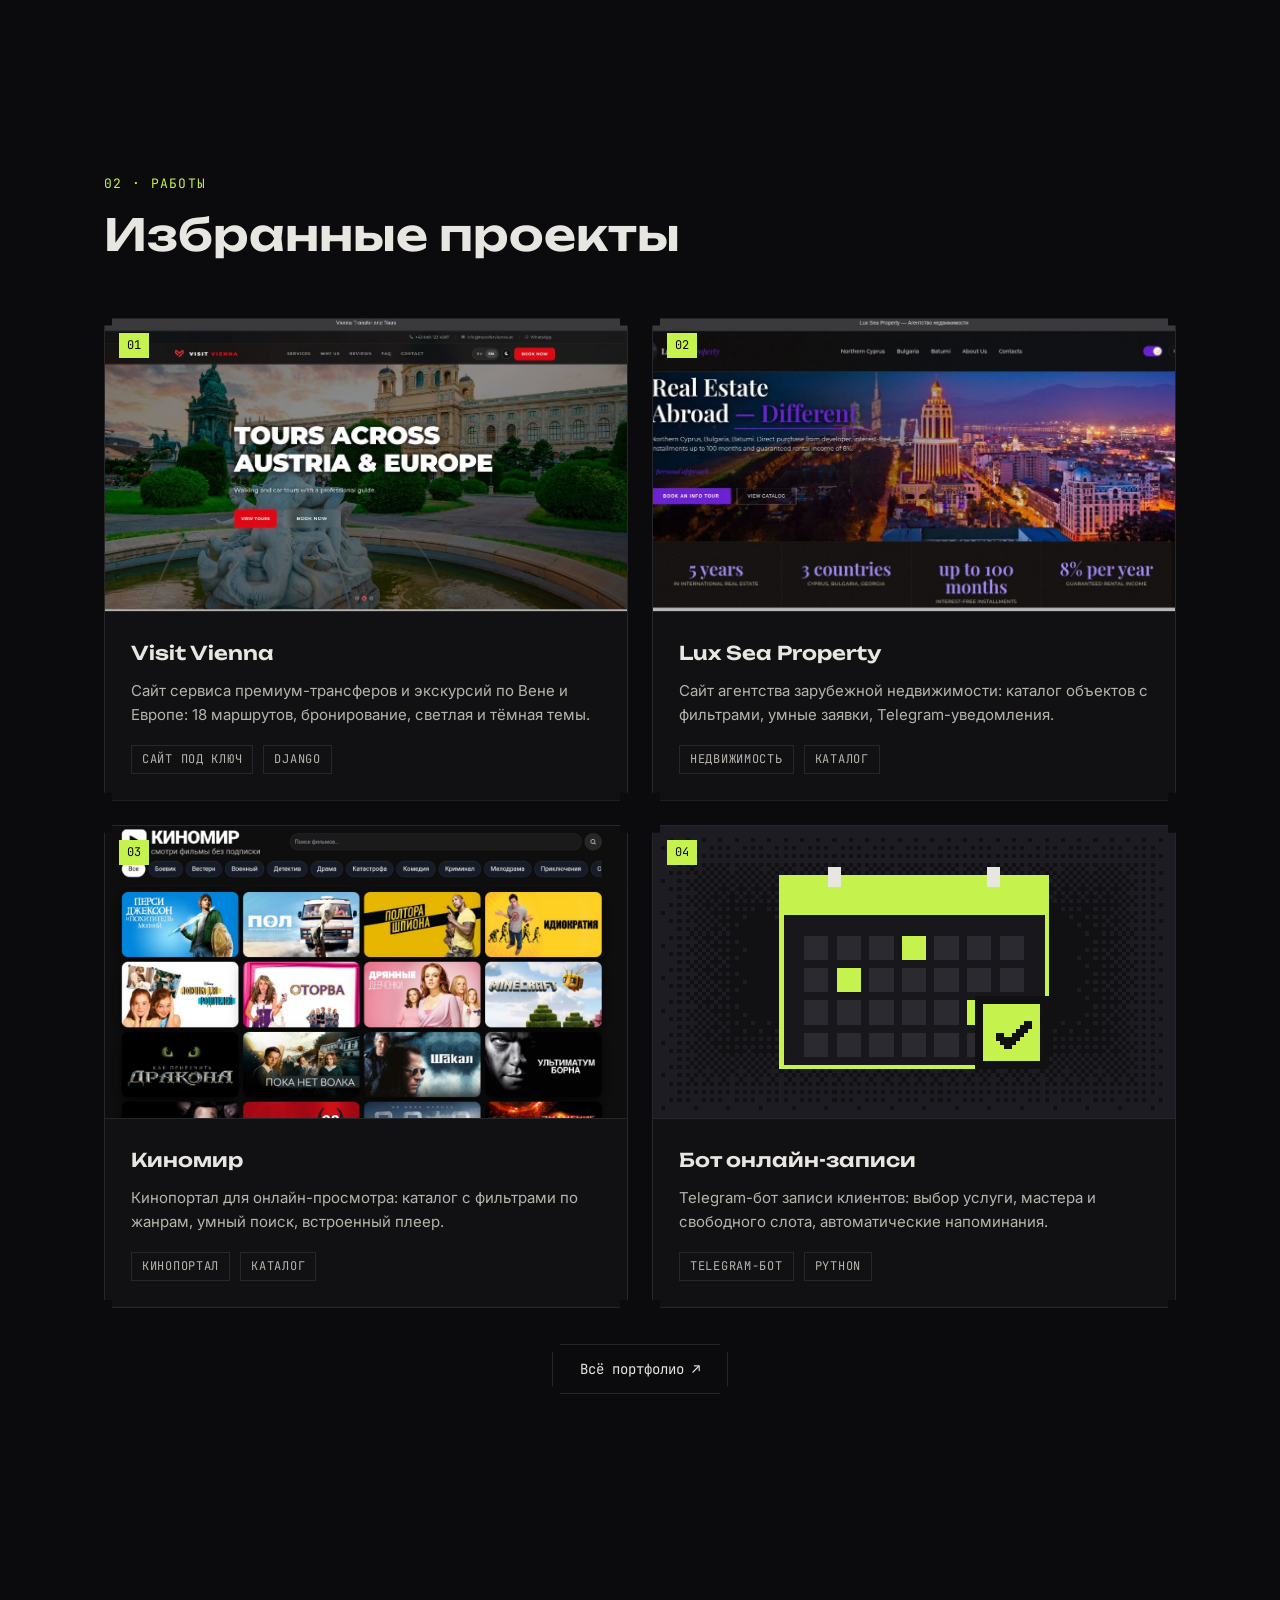
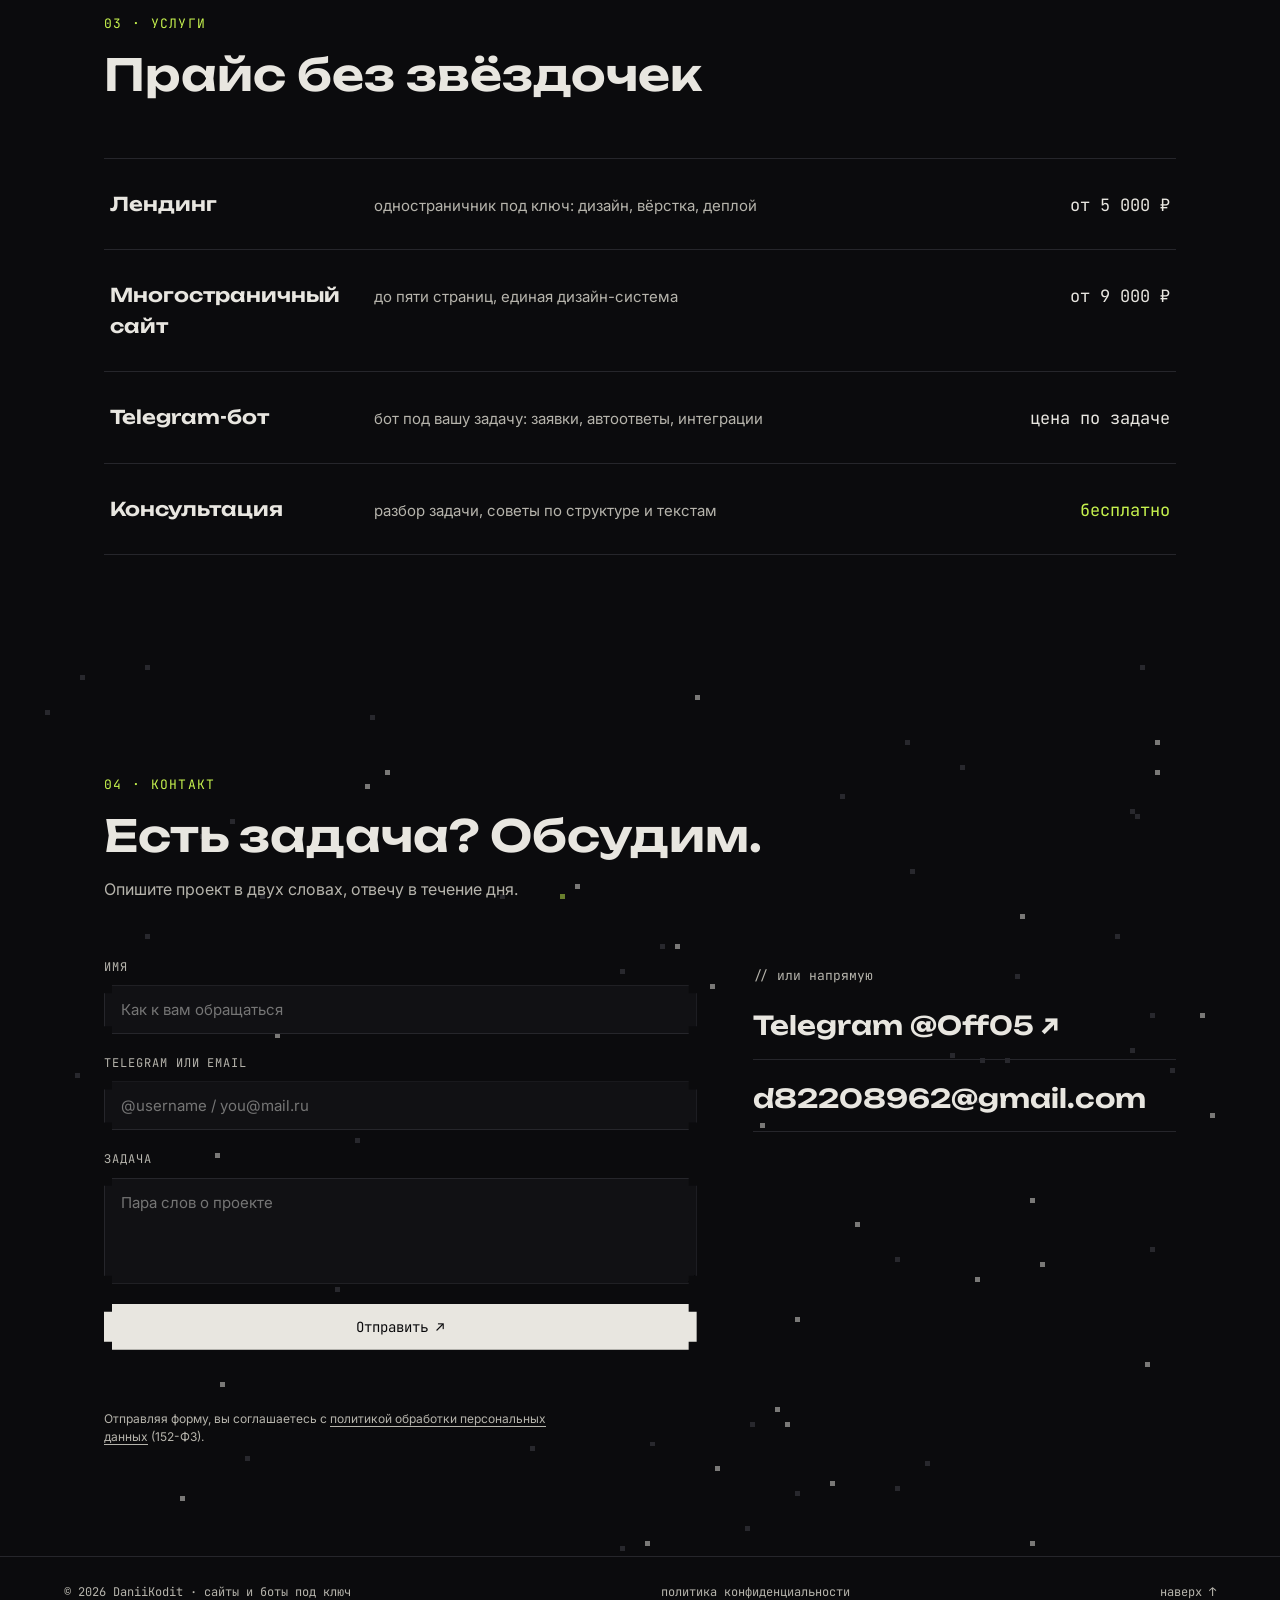
==== commit bbbb7f0a: "Страница политики конфиденциальности (152-ФЗ) Отдельная страница privacy.html на RU/EN в стиле сайта" ====
--- a/index.html
+++ b/index.html
@@ -8,7 +8,7 @@
   <link rel="preconnect" href="https://fonts.googleapis.com">
   <link rel="preconnect" href="https://fonts.gstatic.com" crossorigin>
   <link href="https://fonts.googleapis.com/css2?family=Unbounded:wght@400;600;800&family=Inter:wght@400;500;600&family=JetBrains+Mono:wght@400;500&display=swap" rel="stylesheet">
-  <link rel="stylesheet" href="css/style.css?v=7">
+  <link rel="stylesheet" href="css/style.css?v=9">
   <link rel="icon" href="data:image/svg+xml,<svg xmlns='http://www.w3.org/2000/svg' viewBox='0 0 16 16'><rect width='16' height='16' fill='%230b0b0d'/><rect x='3' y='3' width='4' height='4' fill='%23c6f24e'/><rect x='9' y='9' width='4' height='4' fill='%23e8e6e0'/></svg>">
 </head>
 <body data-title-key="meta.title">
@@ -229,7 +229,7 @@
           <input class="hp-field" type="text" name="company" tabindex="-1" autocomplete="off" aria-hidden="true">
           <button class="btn btn-solid" type="submit" data-i18n="form.send">Отправить ↗</button>
           <p class="form-status mono" id="form-status" aria-live="polite"></p>
-          <p class="form-consent" data-i18n="form.consent">Отправляя форму, вы даёте согласие на обработку персональных данных (152-ФЗ).</p>
+          <p class="form-consent"><span data-i18n="form.consent1">Отправляя форму, вы соглашаетесь с </span><a href="privacy.html" data-i18n="form.consent2">политикой обработки персональных данных</a><span data-i18n="form.consent3"> (152-ФЗ).</span></p>
         </form>
 
         <div class="contact-direct reveal">
@@ -244,12 +244,12 @@
   <!-- ===== подвал ===== -->
   <footer class="site-footer">
     <span class="mono" data-i18n="footer.rights">© 2026 DaniiKodit · сайты и боты под ключ</span>
-    <span class="mono footer-made" data-i18n="footer.made">сделано руками, без конструкторов</span>
+    <a class="mono" href="privacy.html" data-i18n="footer.privacy">политика конфиденциальности</a>
     <a class="mono" href="#top" data-i18n="footer.top">наверх ↑</a>
   </footer>
 
   <div class="scanlines" aria-hidden="true"></div>
 
-  <script src="js/main.js?v=8"></script>
+  <script src="js/main.js?v=9"></script>
 </body>
 </html>
--- a/css/style.css
+++ b/css/style.css
@@ -665,6 +665,43 @@
   color: var(--muted);
   max-width: 480px;
 }
+.form-consent a {
+  color: var(--muted);
+  text-decoration: underline;
+  text-underline-offset: 3px;
+  transition: color 0.15s;
+}
+.form-consent a:hover { color: var(--accent); }
+
+/* ---------- страница политики ---------- */
+.legal { max-width: 820px; }
+
+.pr-updated {
+  margin-top: 12px;
+  font-size: 12px;
+  color: var(--muted);
+}
+
+.legal-intro {
+  margin: 8px 0 44px;
+  color: var(--muted);
+  max-width: 640px;
+}
+
+.legal-body h3 {
+  font-family: var(--font-display);
+  font-weight: 600;
+  font-size: 17px;
+  margin: 36px 0 10px;
+}
+
+.legal-body p {
+  color: var(--muted);
+  font-size: 15px;
+  max-width: 680px;
+}
+
+.legal-back { margin-top: 48px; }
 
 .hp-field {
   position: absolute;
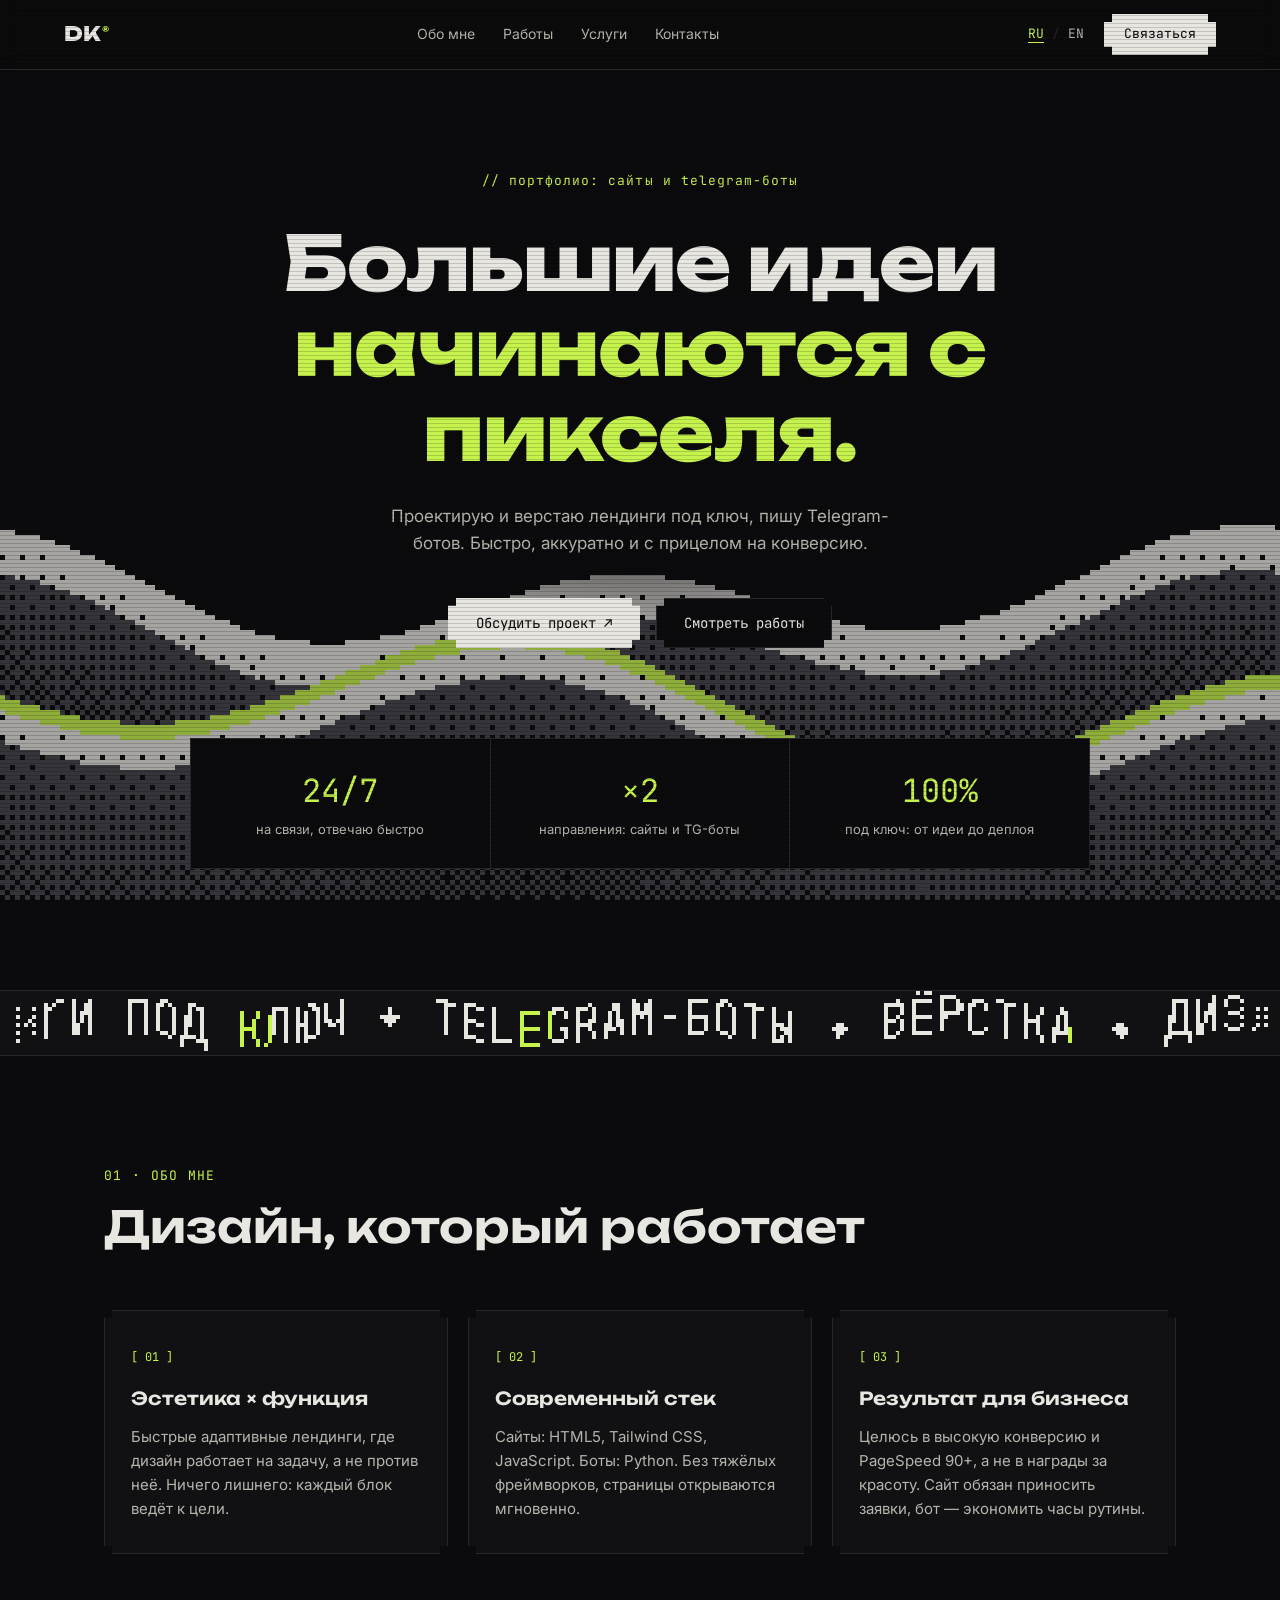
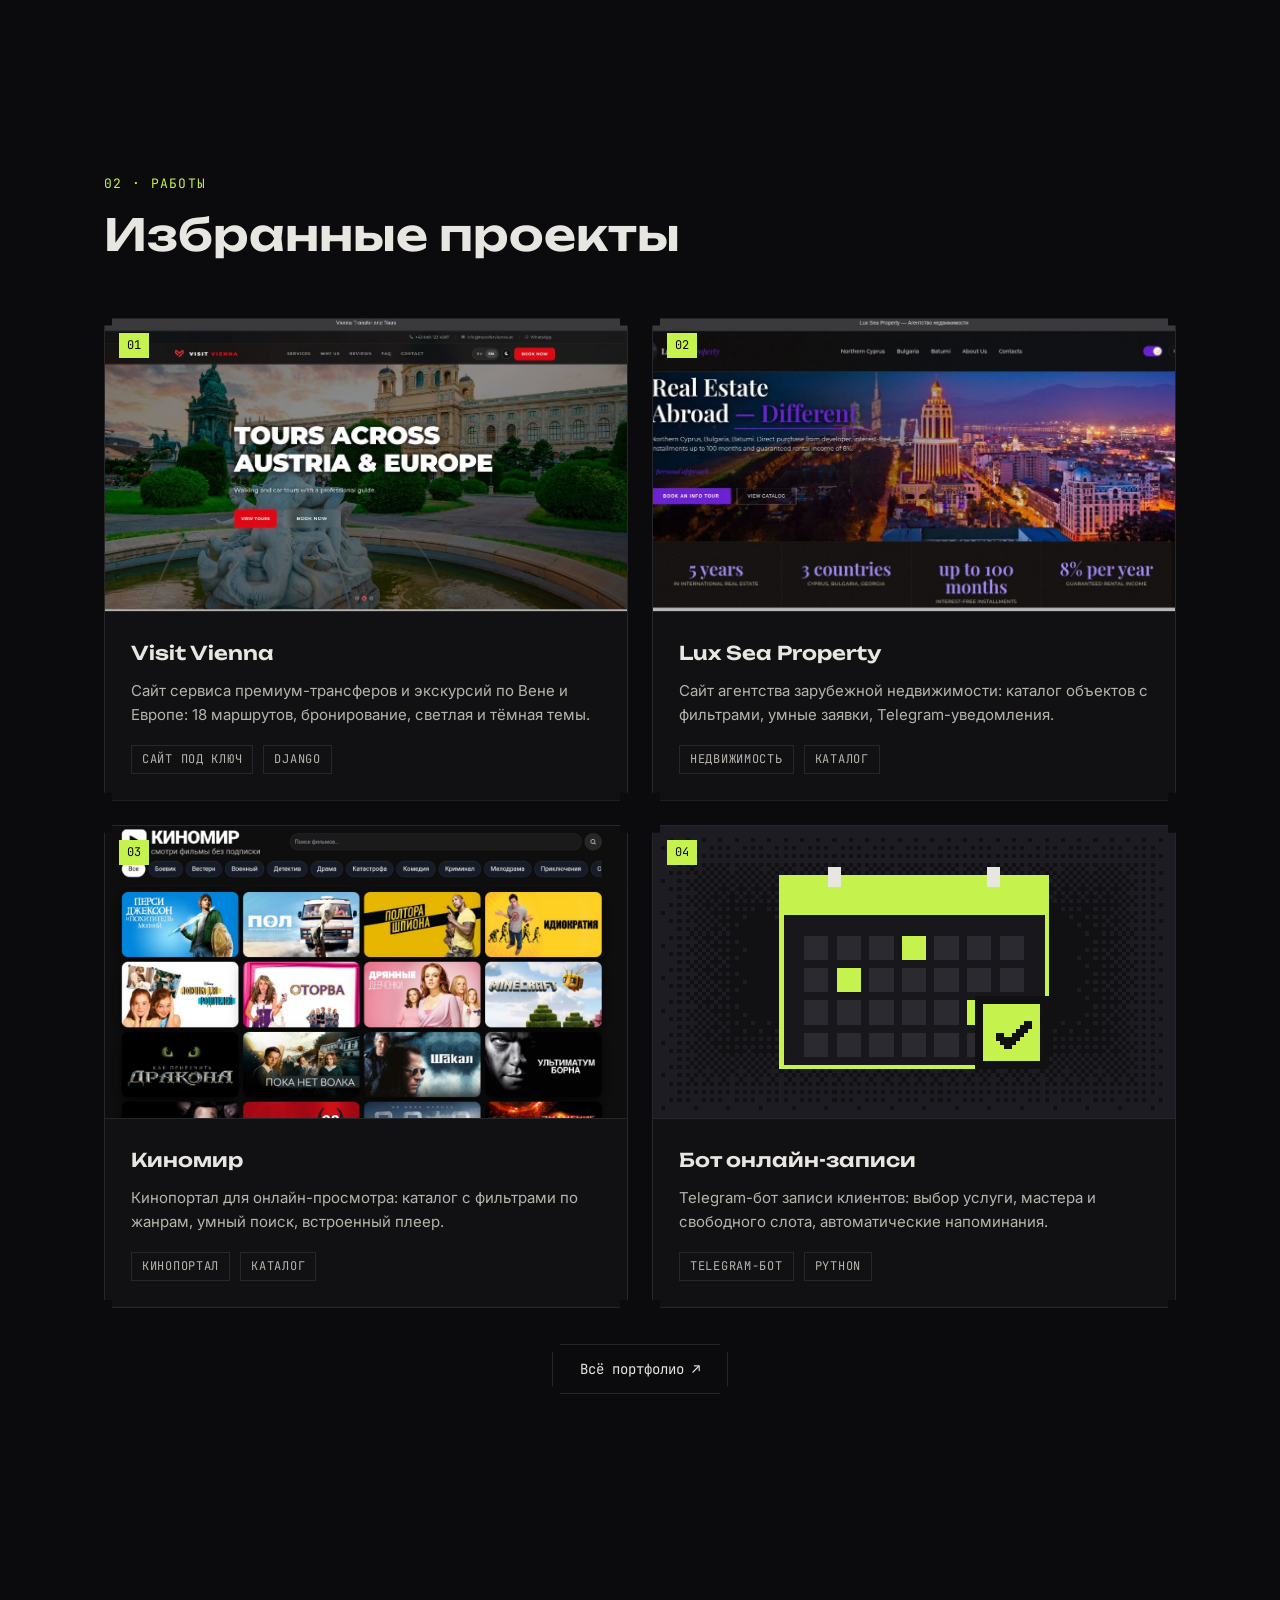
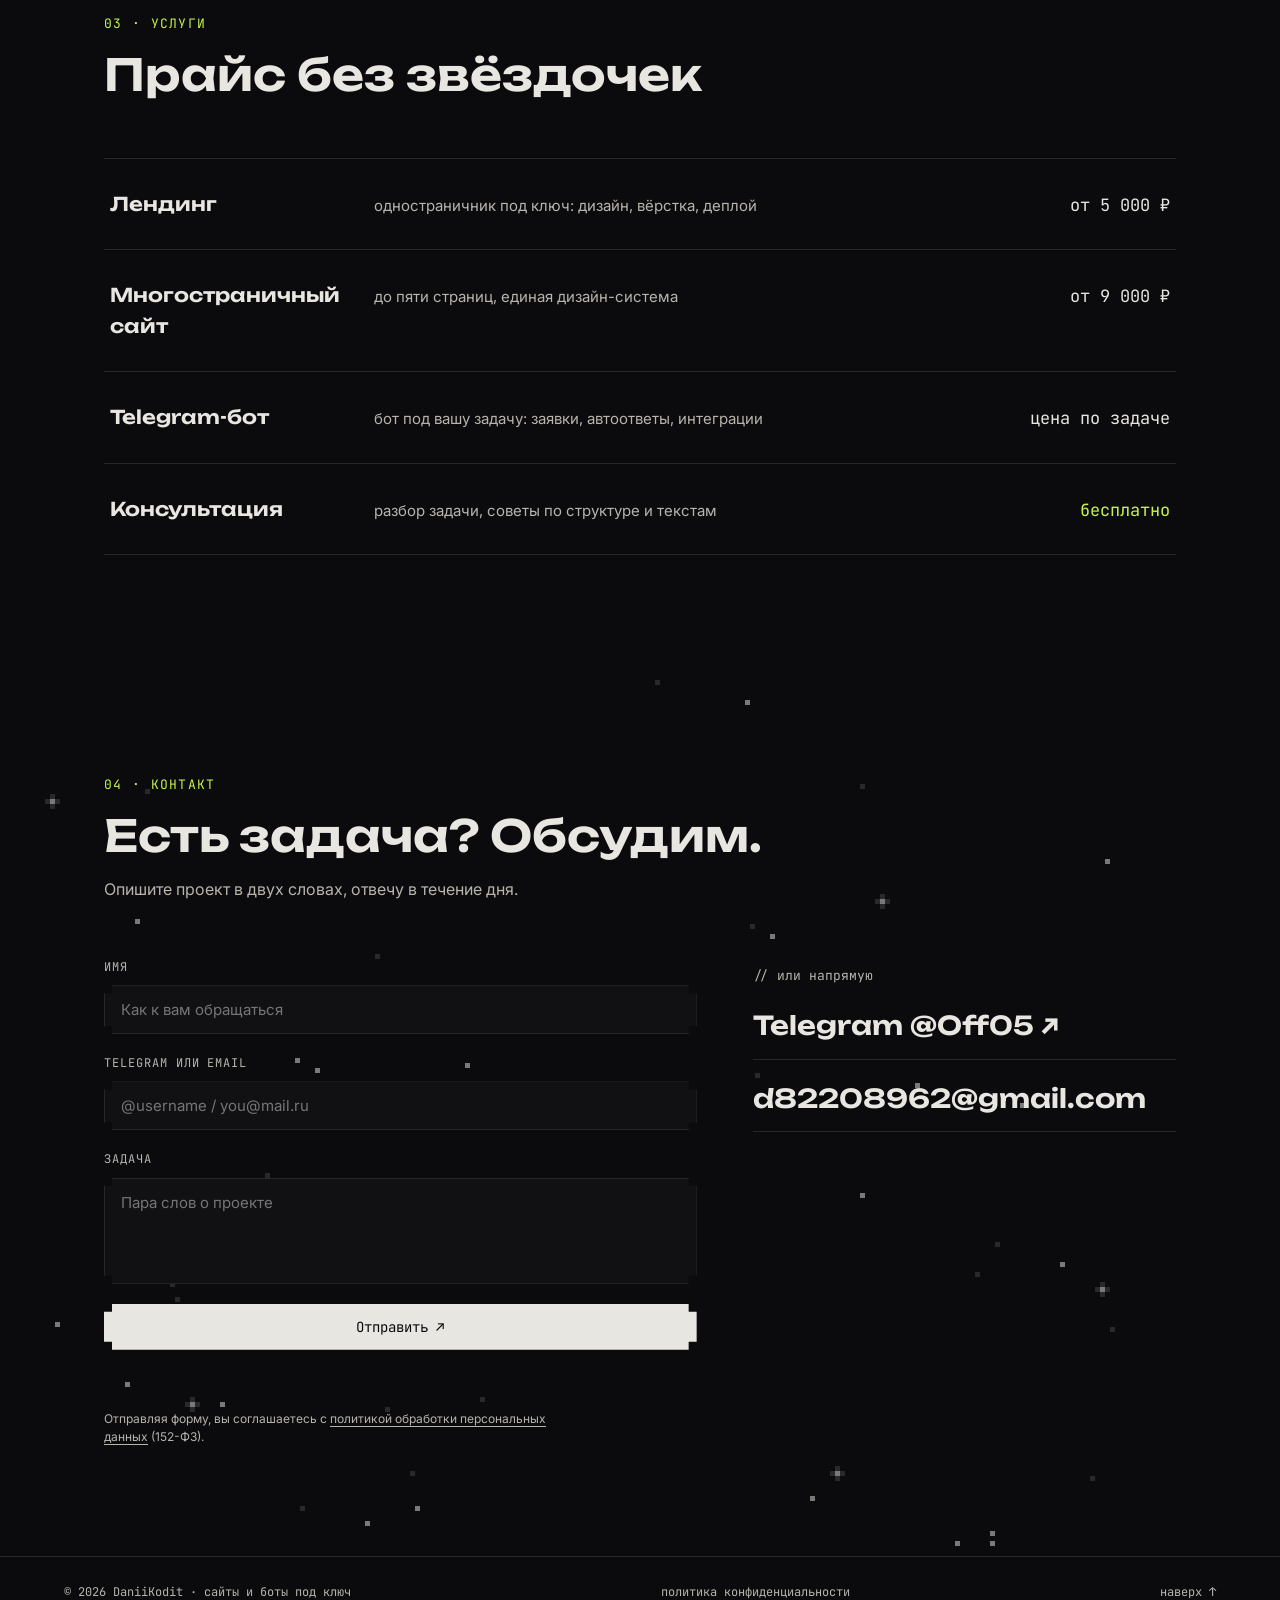
==== commit 7d781a99: "Звёзды в форме пиксельных искр Крупные звёзды разгораются в крестик-искру, звёзд меньше и мерцание с" ====
--- a/index.html
+++ b/index.html
@@ -250,6 +250,6 @@
 
   <div class="scanlines" aria-hidden="true"></div>
 
-  <script src="js/main.js?v=9"></script>
+  <script src="js/main.js?v=10"></script>
 </body>
 </html>
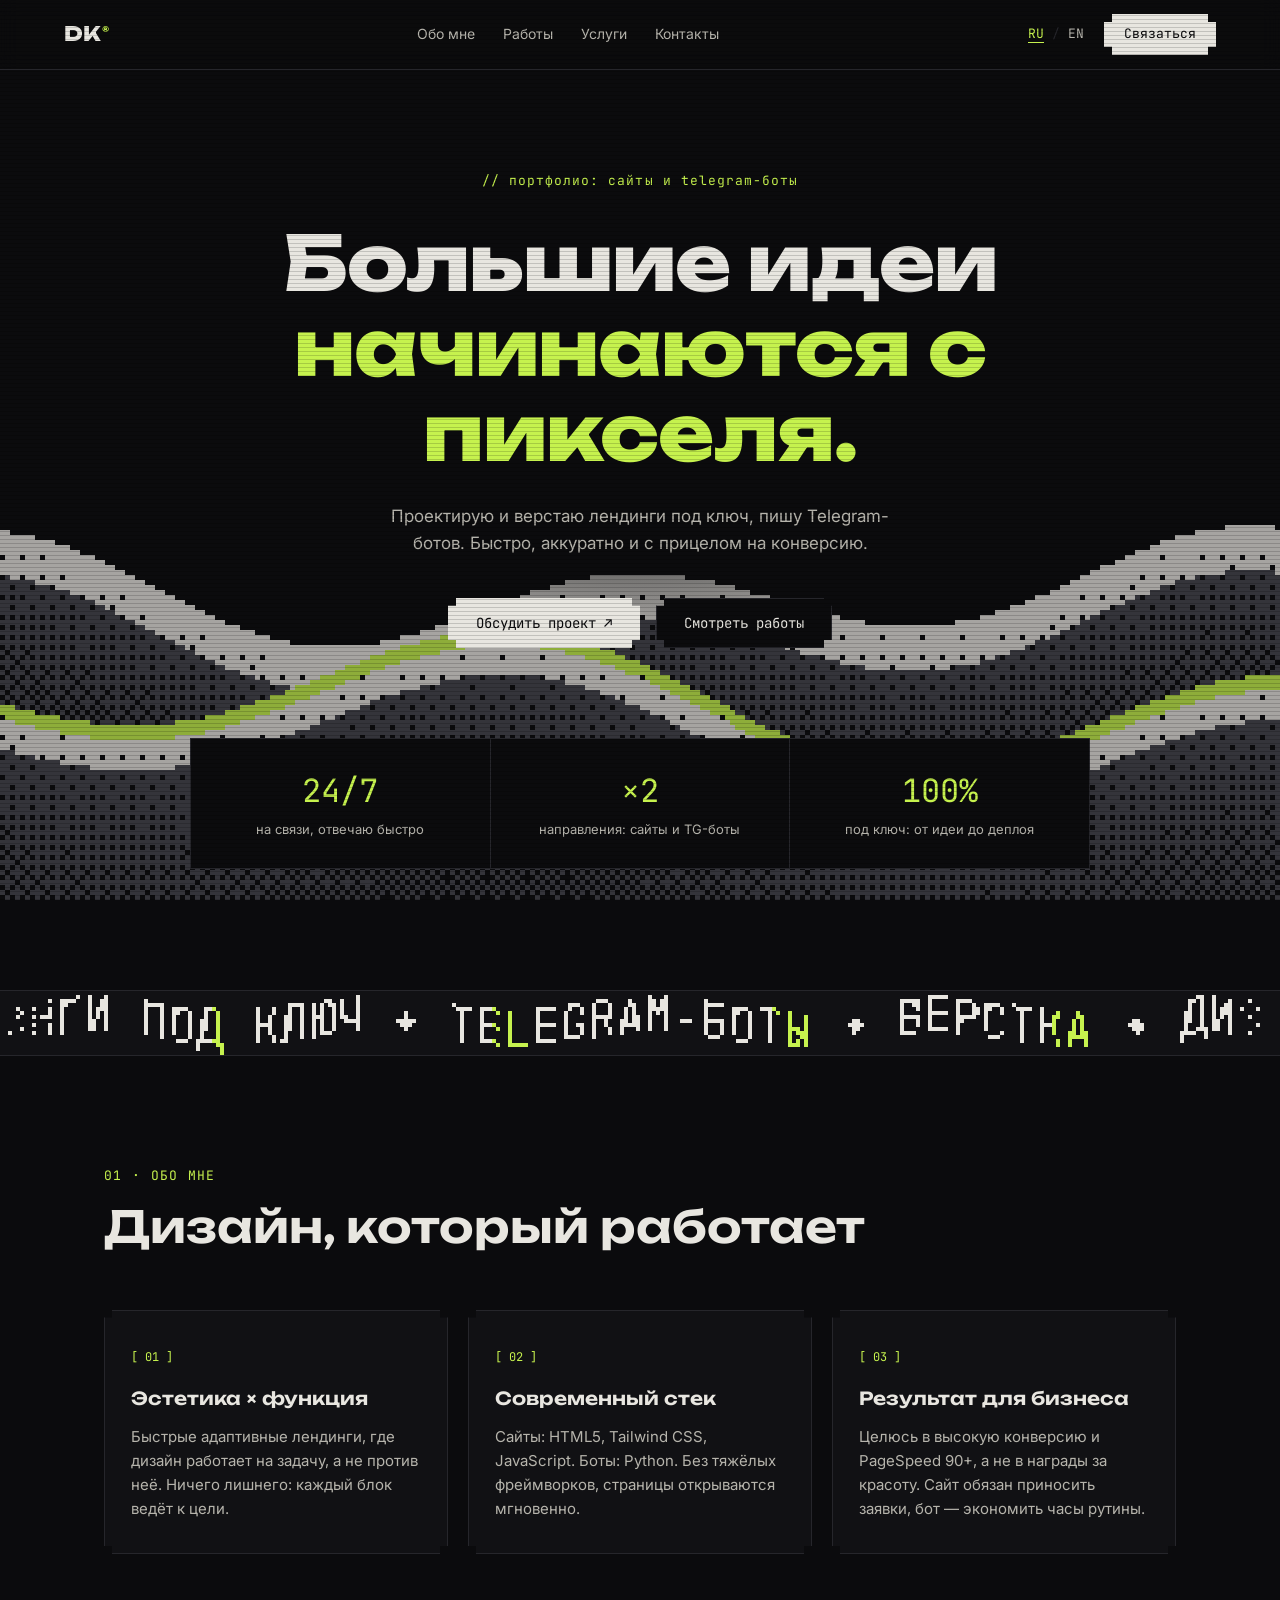
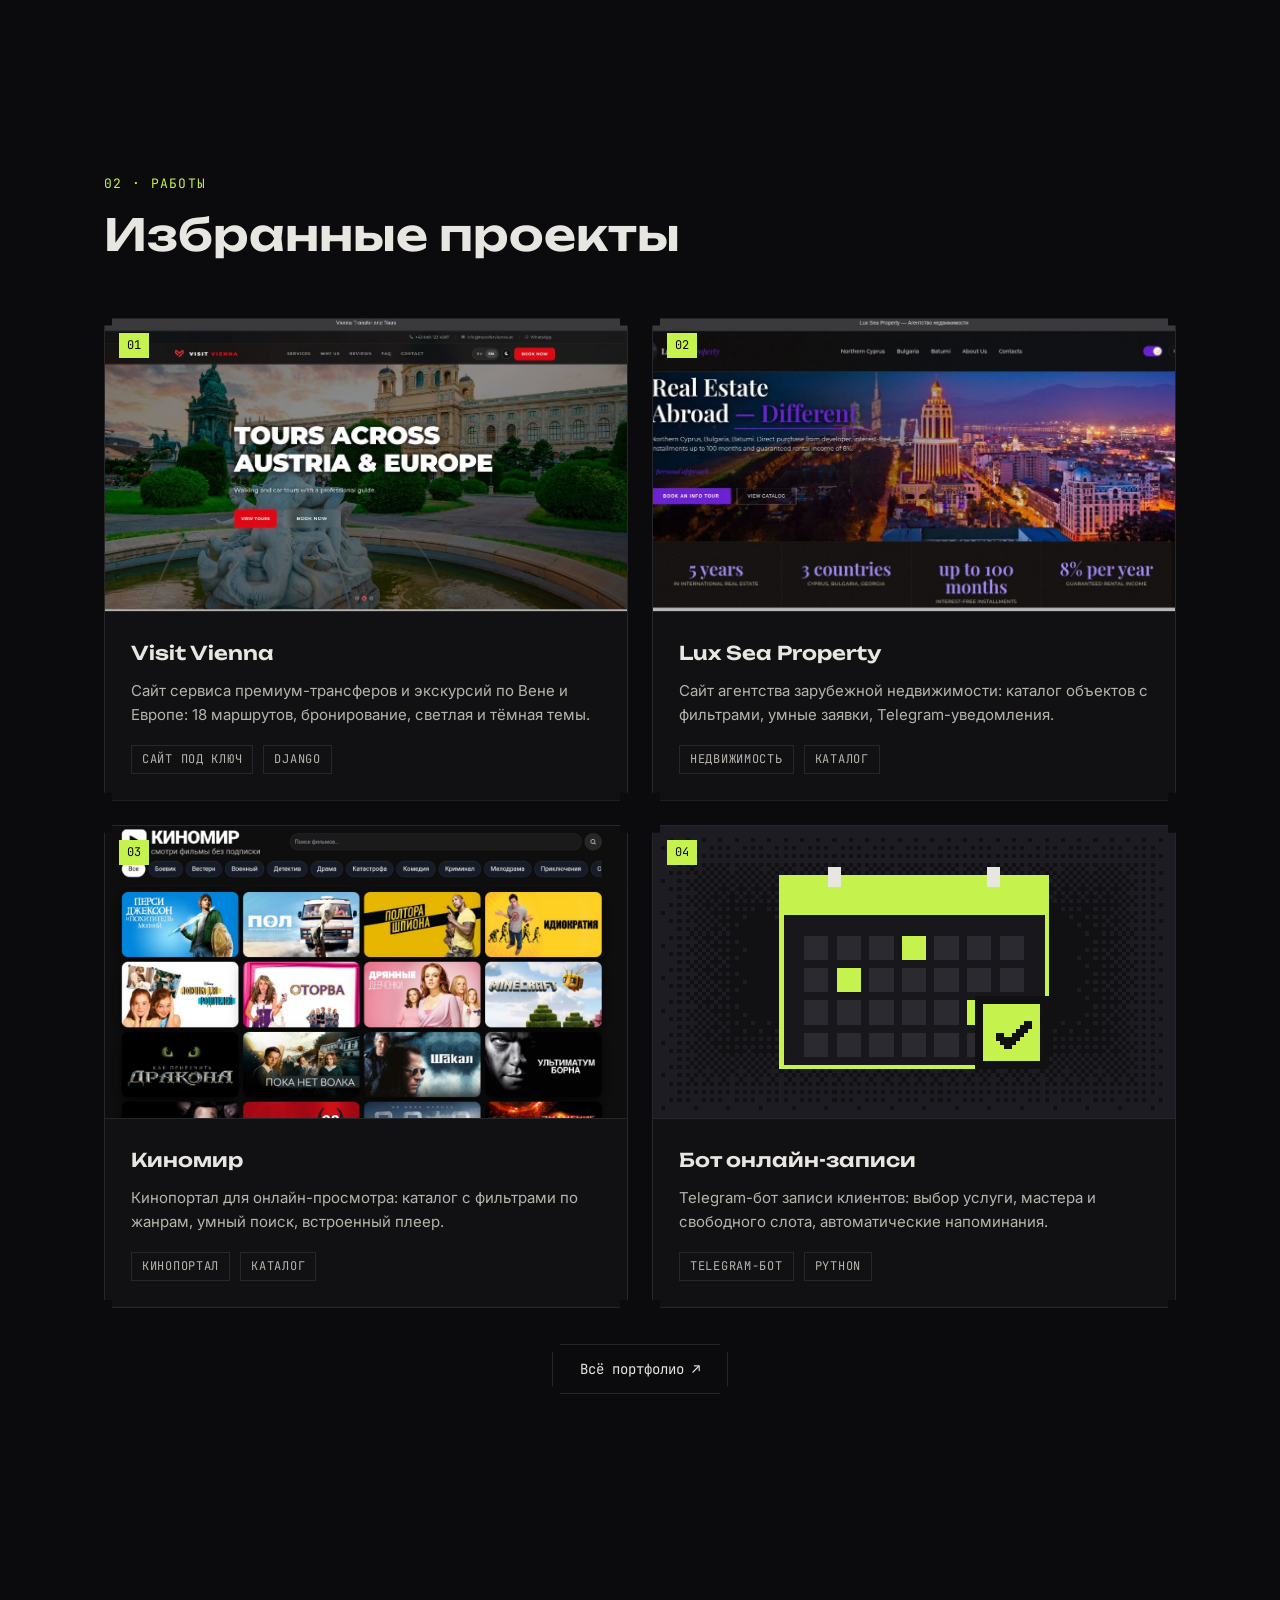
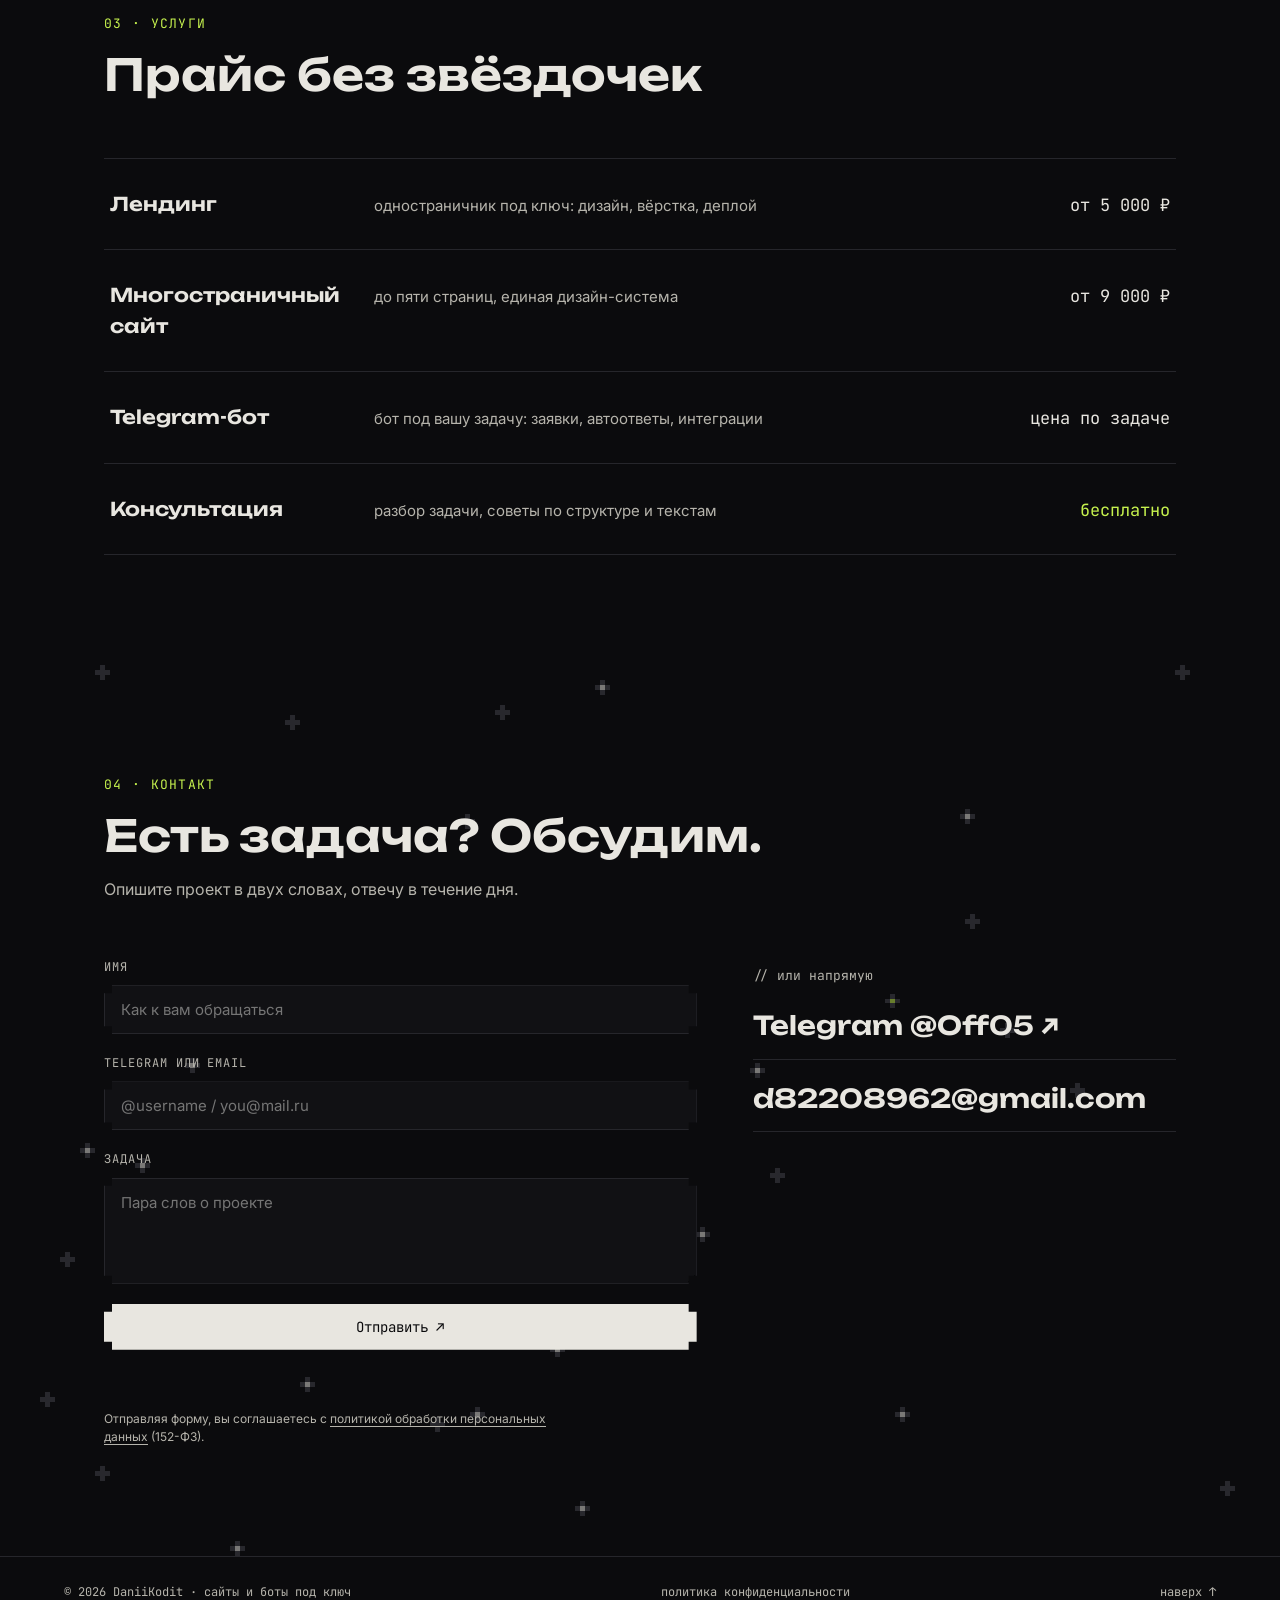
==== commit 2d317d54: "Только пятипиксельные звёзды-искры, без одиночных точек Co-Authored-By: Claude Fable 5 <noreply@anth" ====
--- a/index.html
+++ b/index.html
@@ -250,6 +250,6 @@
 
   <div class="scanlines" aria-hidden="true"></div>
 
-  <script src="js/main.js?v=10"></script>
+  <script src="js/main.js?v=11"></script>
 </body>
 </html>
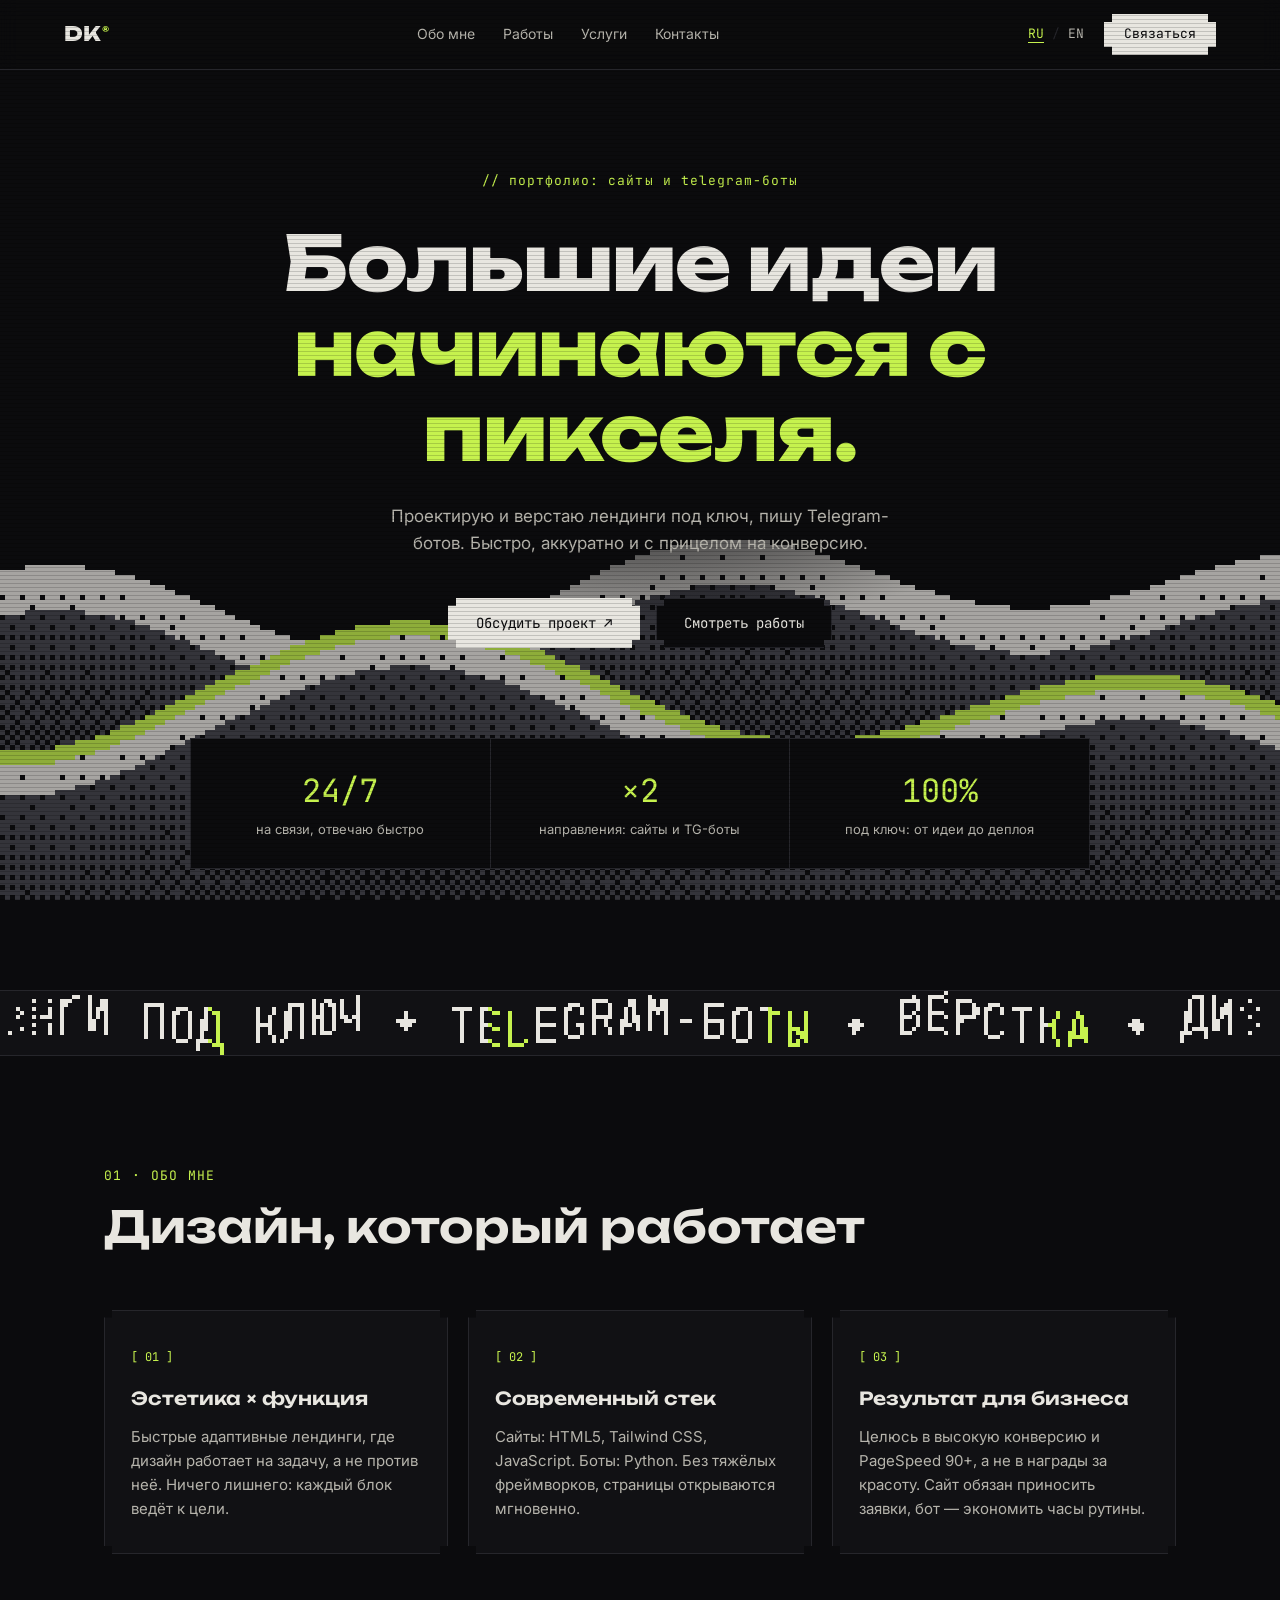
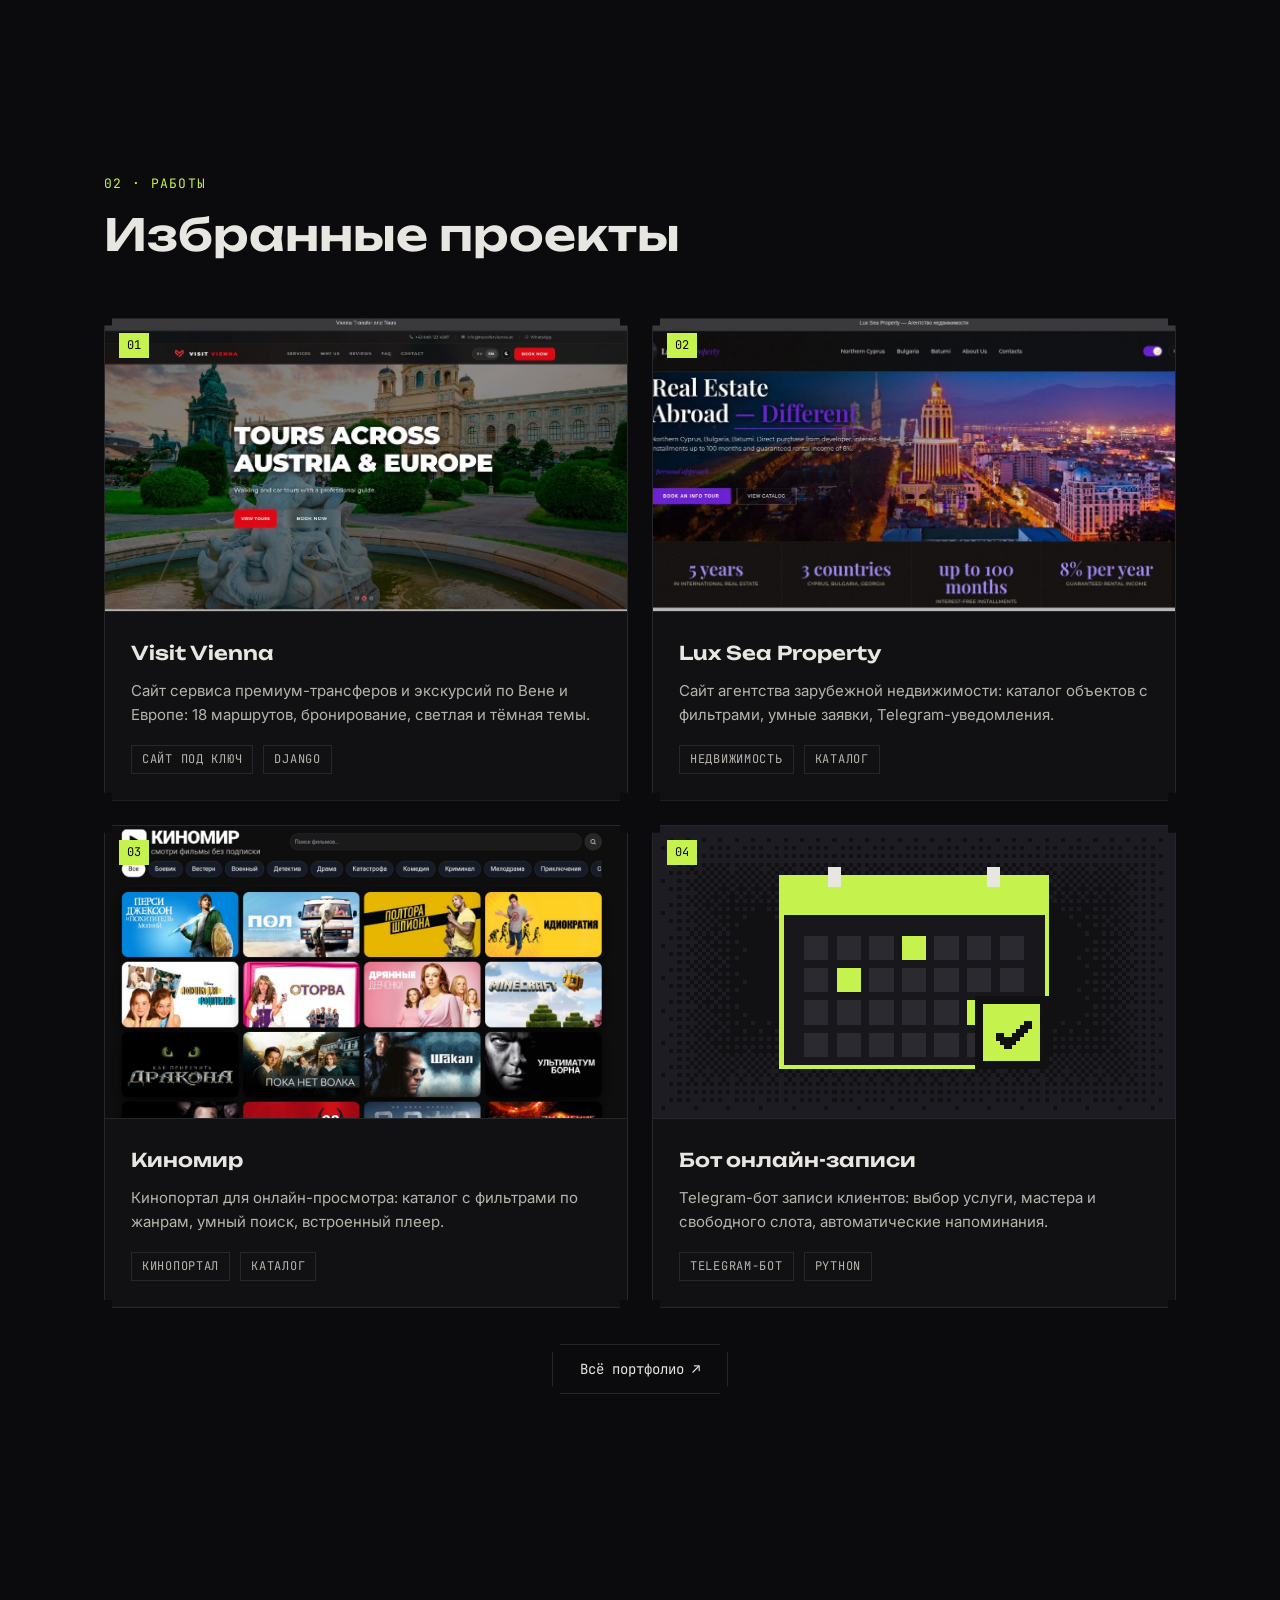
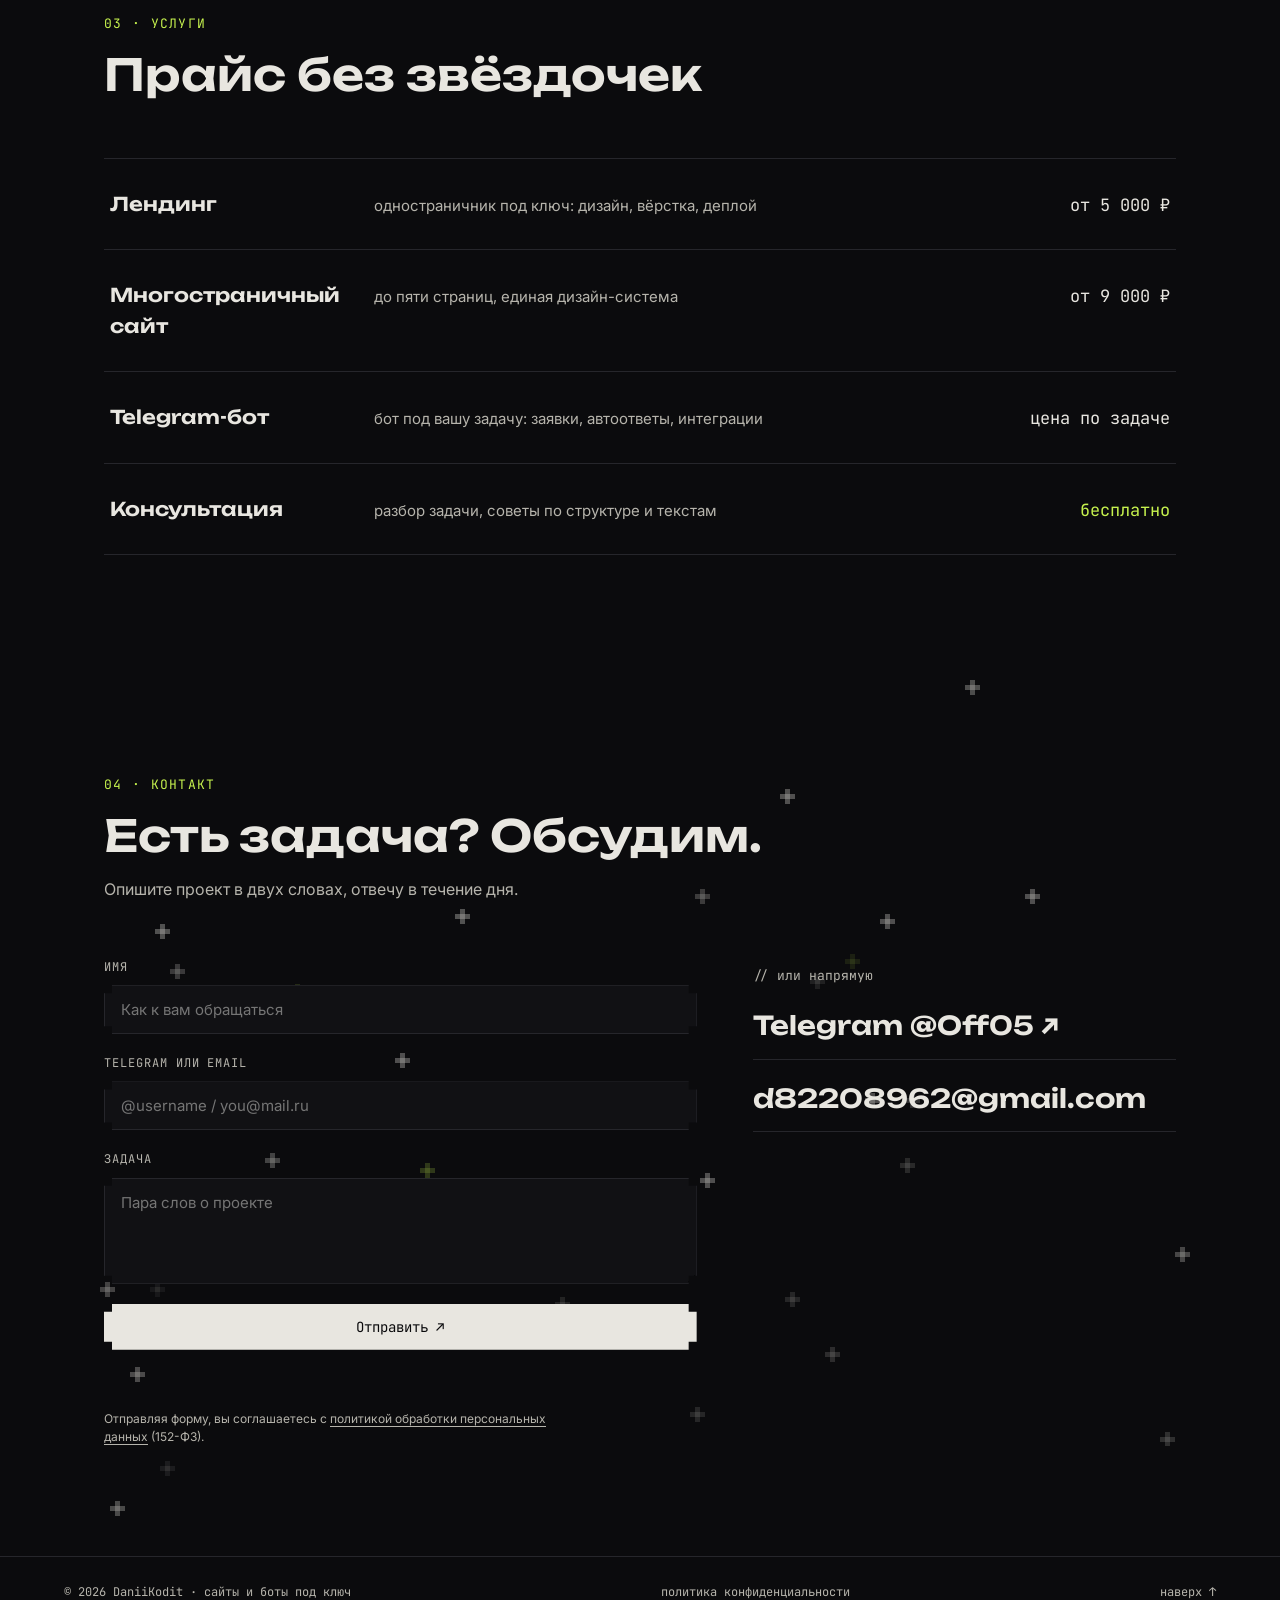
==== commit 40235eb9: "Плавное мерцание звёзд и более долгая видимая фаза Яркость всех пяти пикселей искры меняется постепе" ====
--- a/index.html
+++ b/index.html
@@ -250,6 +250,6 @@
 
   <div class="scanlines" aria-hidden="true"></div>
 
-  <script src="js/main.js?v=11"></script>
+  <script src="js/main.js?v=12"></script>
 </body>
 </html>
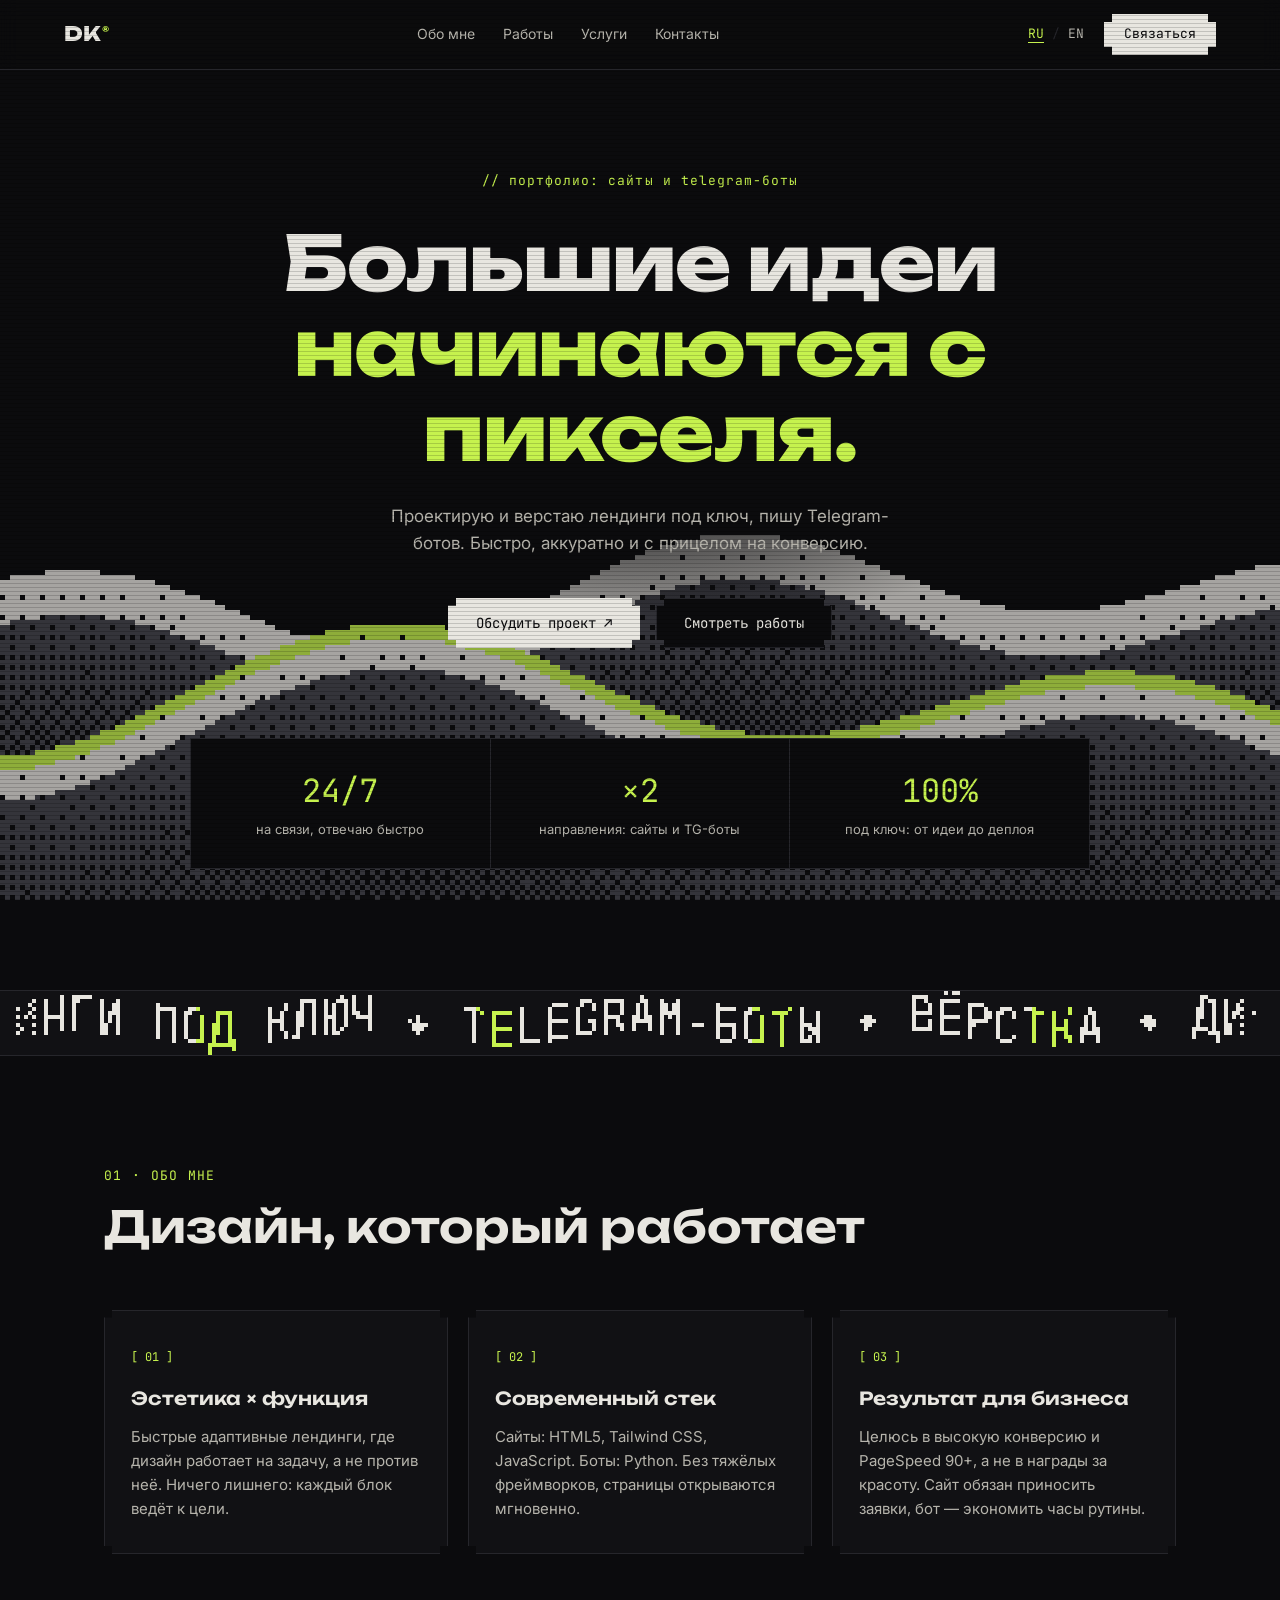
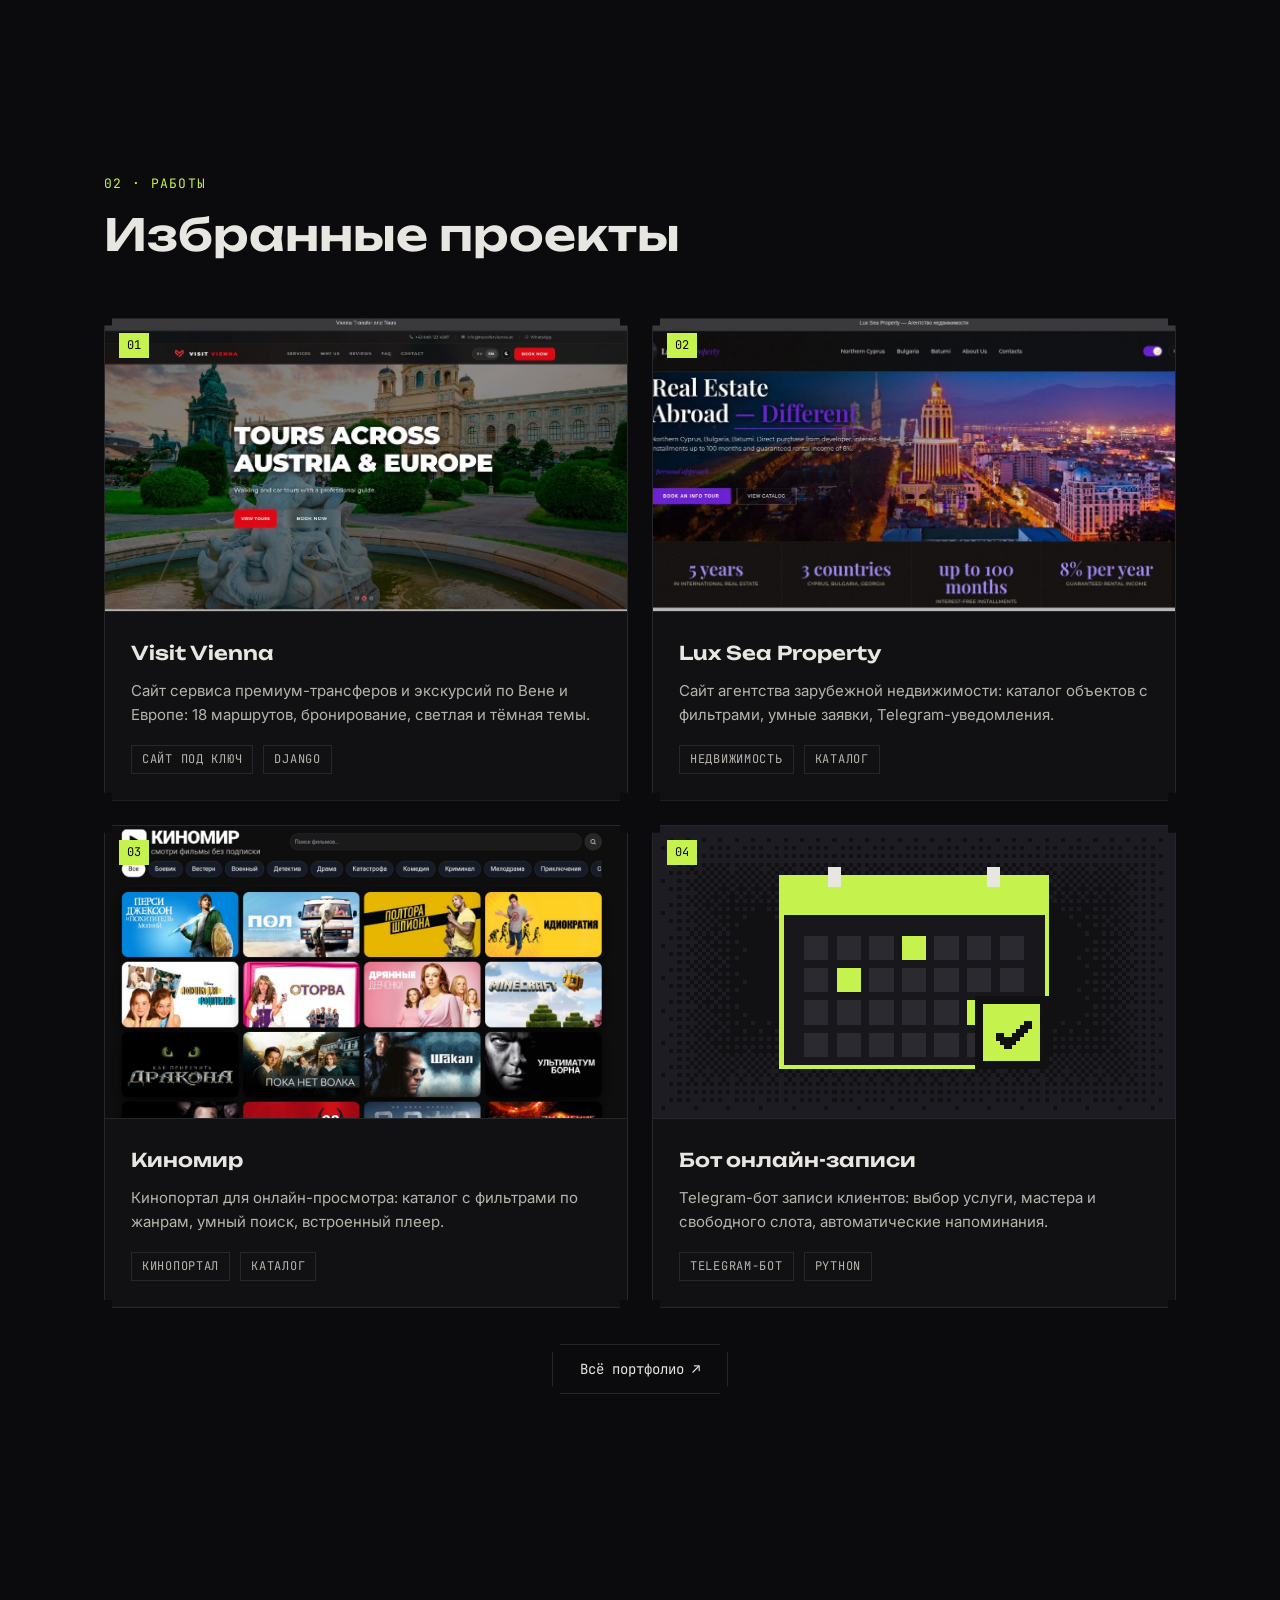
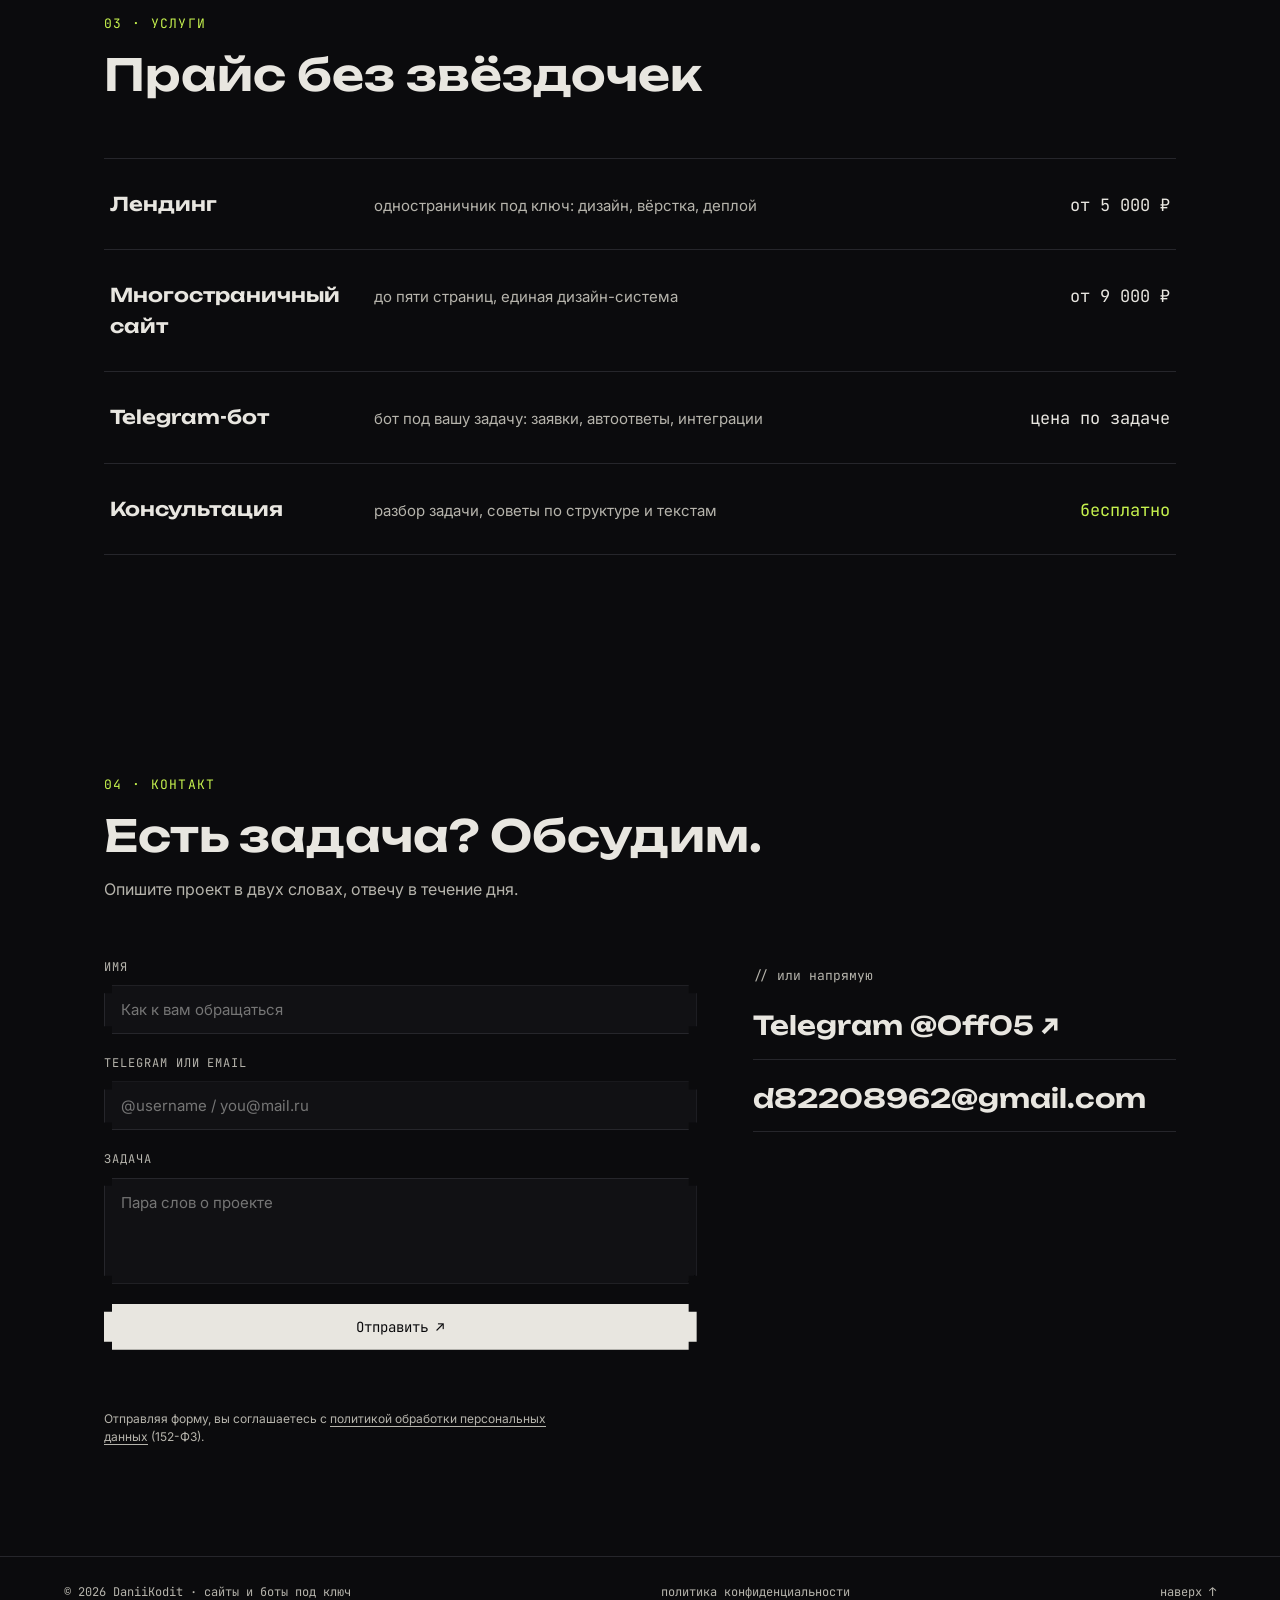
==== commit d8a870d3: "Убрано звёздное небо из секции контактов Пометка 152-ФЗ и страница политики остаются.  Co-Authored-B" ====
--- a/index.html
+++ b/index.html
@@ -8,7 +8,7 @@
   <link rel="preconnect" href="https://fonts.googleapis.com">
   <link rel="preconnect" href="https://fonts.gstatic.com" crossorigin>
   <link href="https://fonts.googleapis.com/css2?family=Unbounded:wght@400;600;800&family=Inter:wght@400;500;600&family=JetBrains+Mono:wght@400;500&display=swap" rel="stylesheet">
-  <link rel="stylesheet" href="css/style.css?v=9">
+  <link rel="stylesheet" href="css/style.css?v=13">
   <link rel="icon" href="data:image/svg+xml,<svg xmlns='http://www.w3.org/2000/svg' viewBox='0 0 16 16'><rect width='16' height='16' fill='%230b0b0d'/><rect x='3' y='3' width='4' height='4' fill='%23c6f24e'/><rect x='9' y='9' width='4' height='4' fill='%23e8e6e0'/></svg>">
 </head>
 <body data-title-key="meta.title">
@@ -204,7 +204,6 @@
 
     <!-- ===== контакты ===== -->
     <section class="section" id="contact">
-      <canvas id="pixel-stars" aria-hidden="true"></canvas>
       <div class="section-head reveal">
         <span class="section-label mono" data-i18n="contact.label">04 · Контакт</span>
         <h2 class="section-title" data-i18n="contact.title">Есть задача? Обсудим.</h2>
@@ -250,6 +249,6 @@
 
   <div class="scanlines" aria-hidden="true"></div>
 
-  <script src="js/main.js?v=12"></script>
+  <script src="js/main.js?v=13"></script>
 </body>
 </html>
--- a/css/style.css
+++ b/css/style.css
@@ -637,26 +637,6 @@
 .contact-form input:focus,
 .contact-form textarea:focus {
   border-color: var(--accent);
-}
-
-/* падающие звёзды позади секции контактов */
-#contact {
-  position: relative;
-  overflow: hidden;
-}
-#pixel-stars {
-  position: absolute;
-  inset: 0;
-  width: 100%;
-  height: 100%;
-  image-rendering: pixelated;
-  opacity: 0.5;
-  pointer-events: none;
-}
-#contact .section-head,
-#contact .contact-grid {
-  position: relative;
-  z-index: 1;
 }
 
 .form-consent {
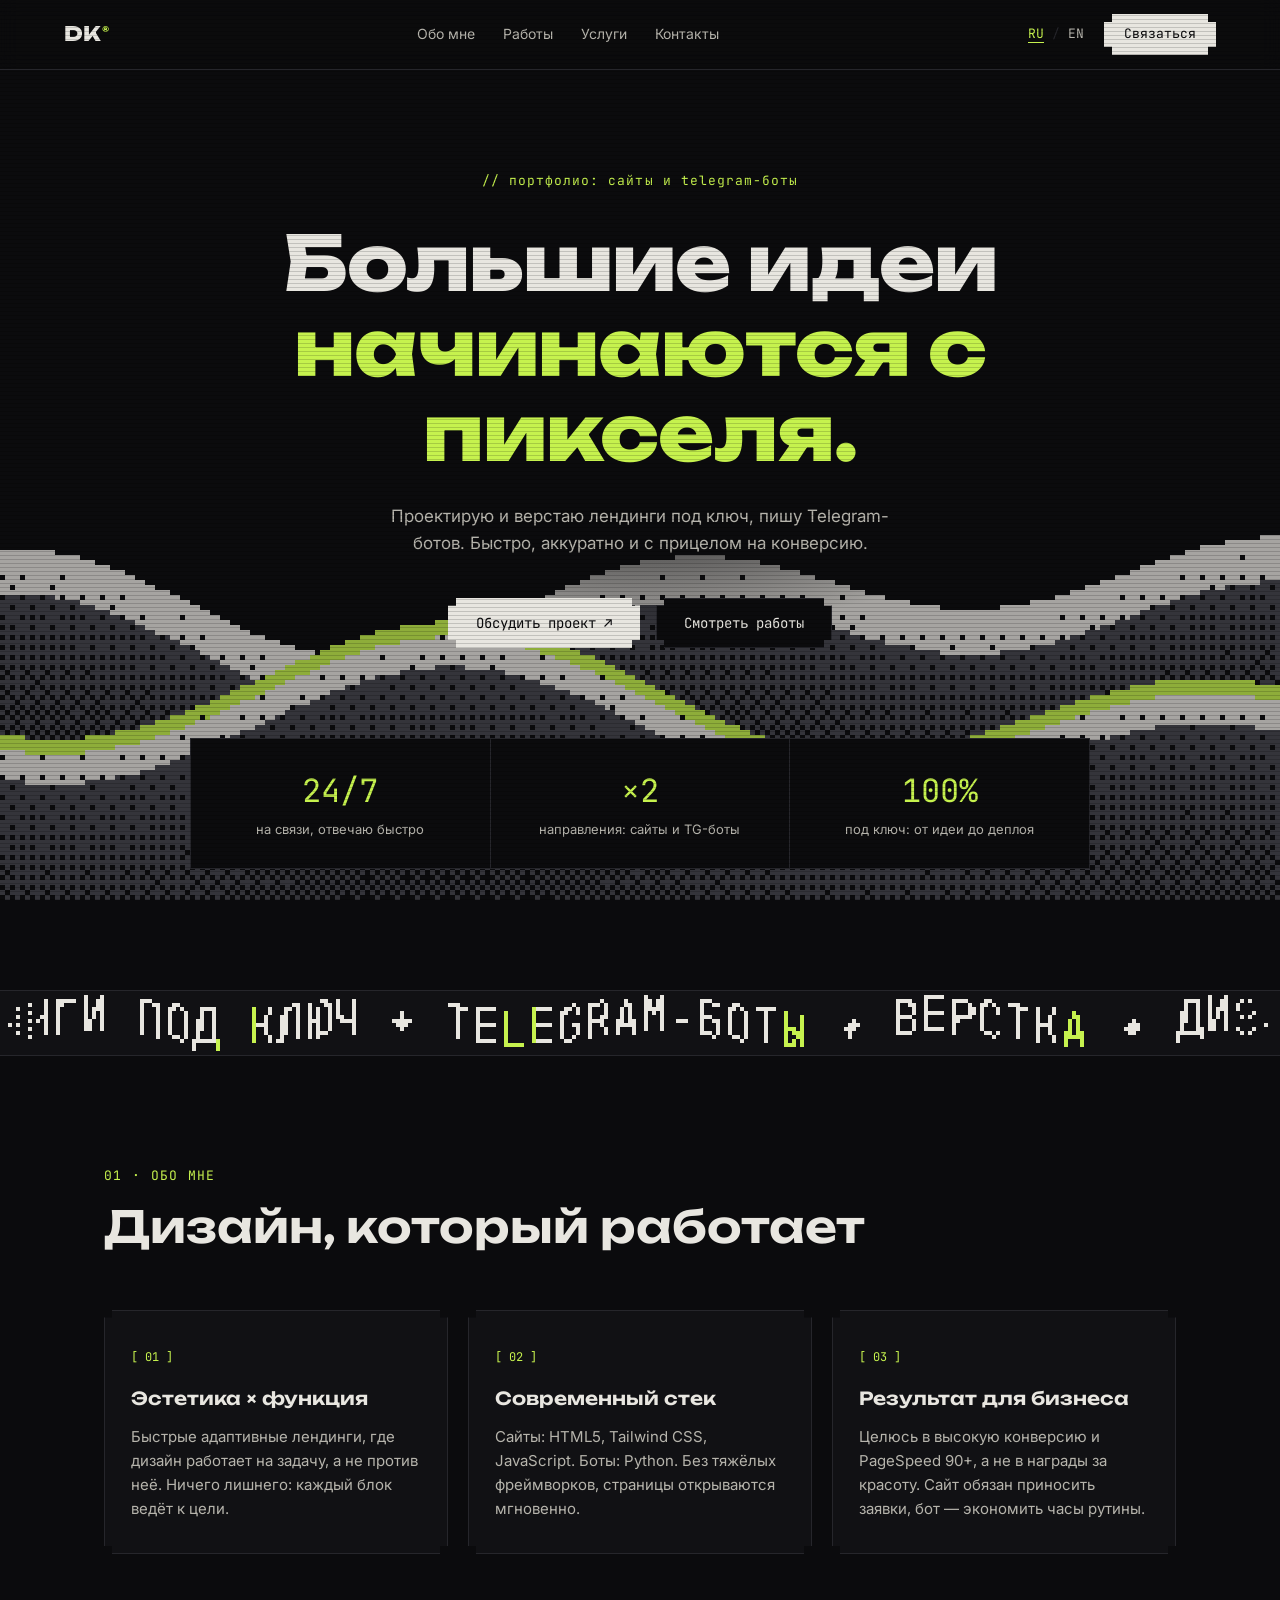
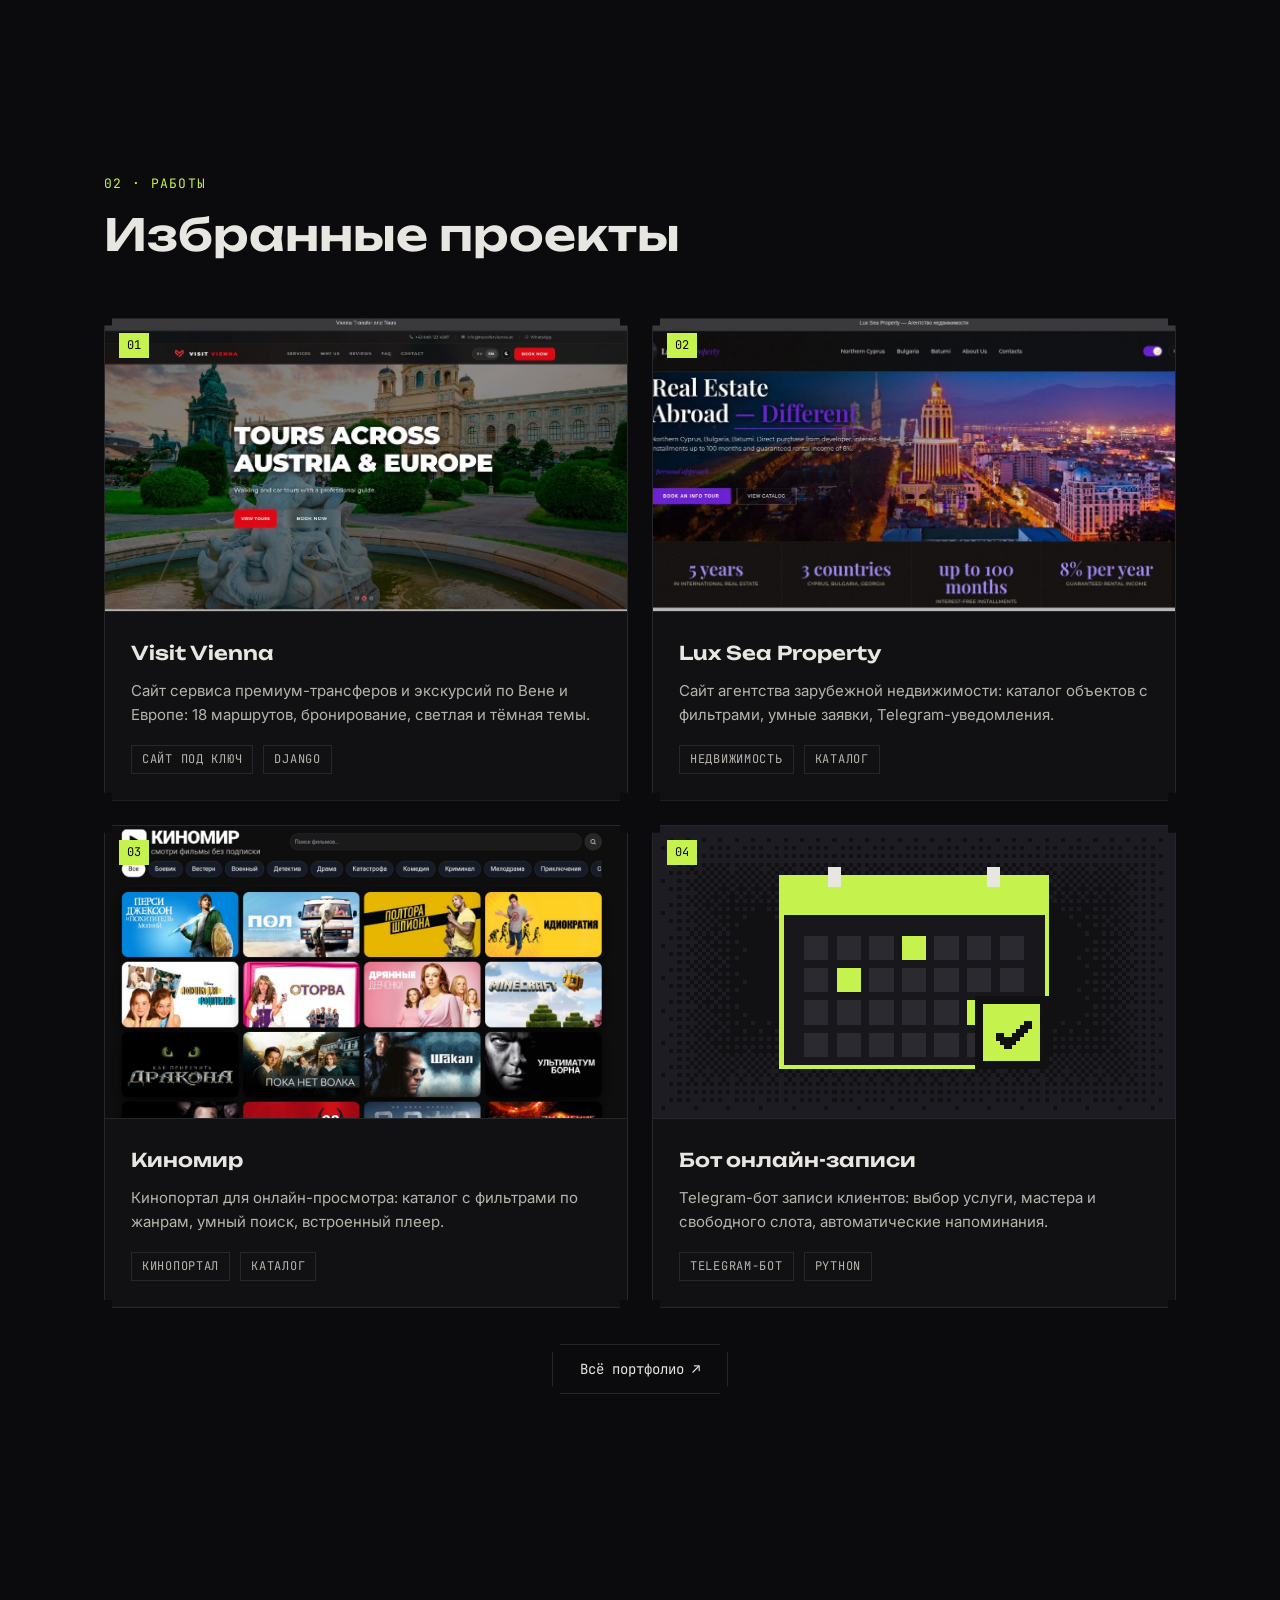
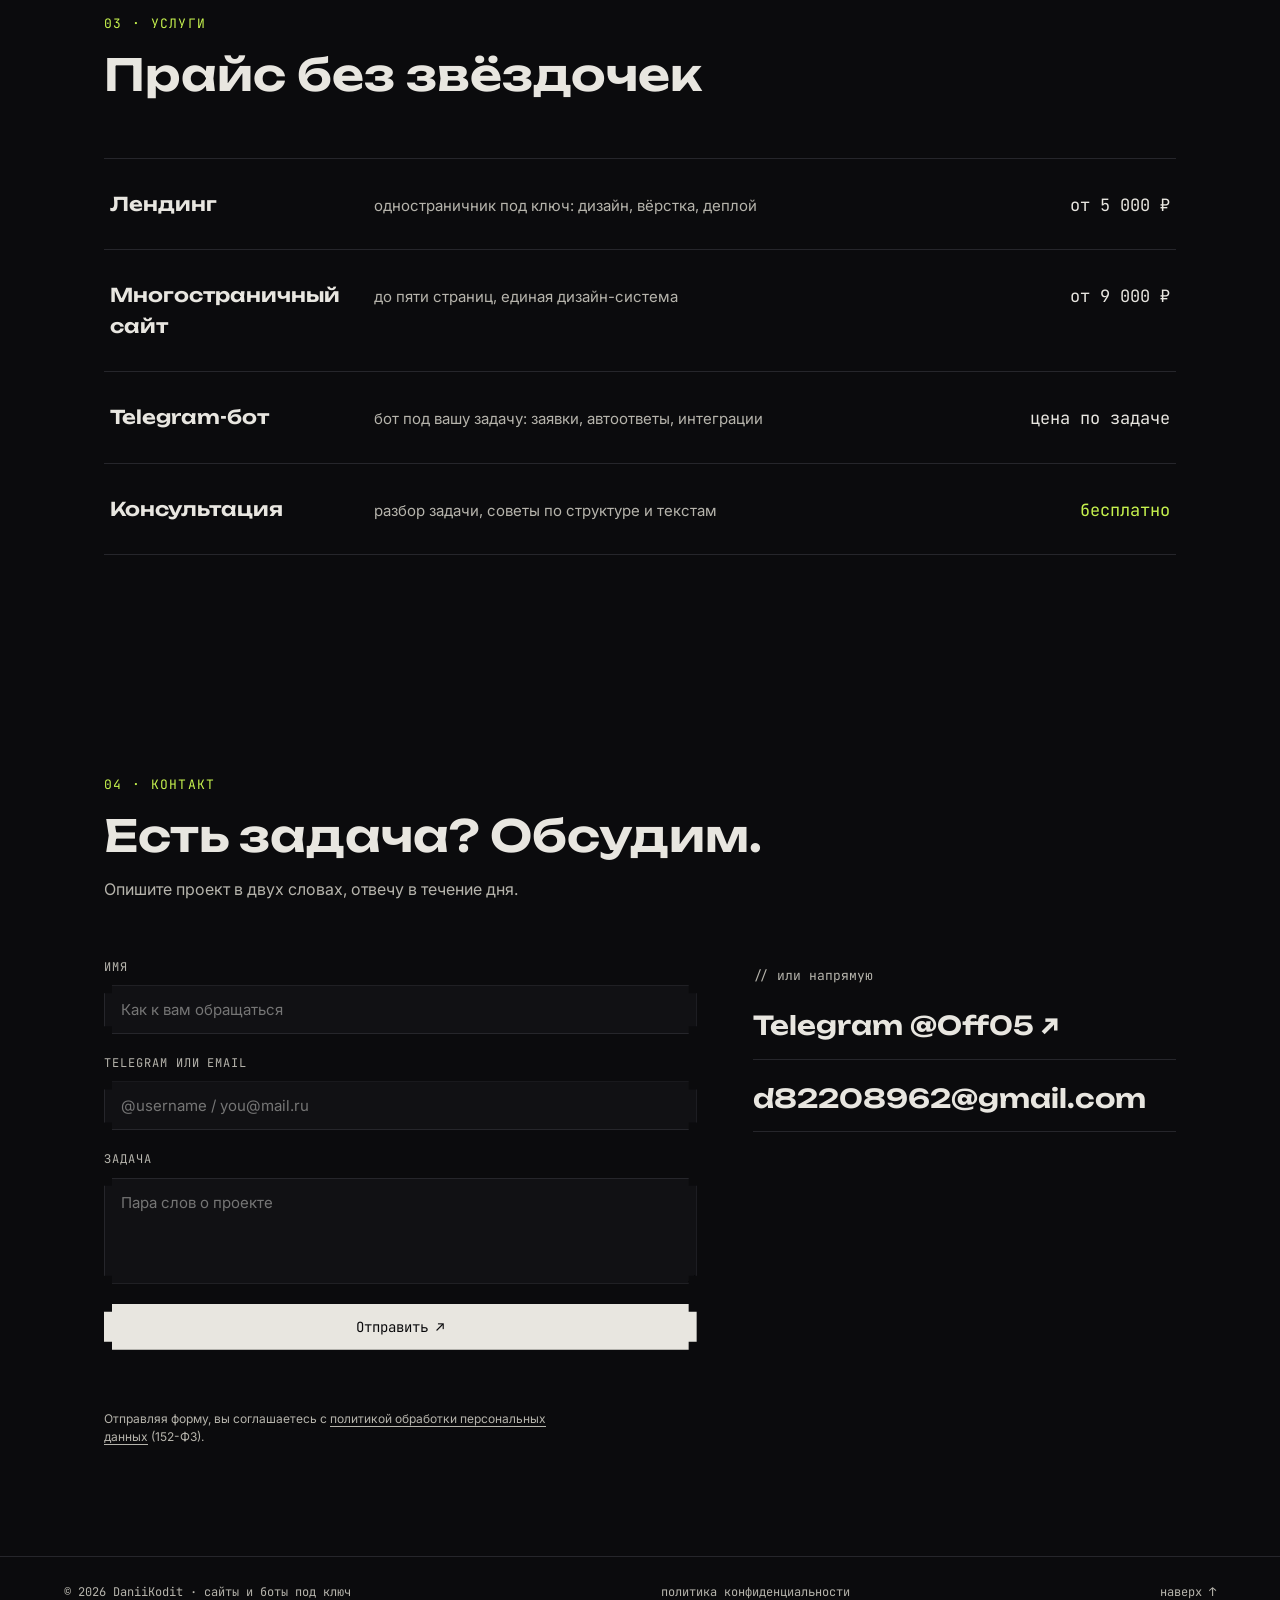
==== commit b40bbbfc: "Страховка от пустой страницы без JavaScript Reveal-анимация скрывает контент только при работающем J" ====
--- a/index.html
+++ b/index.html
@@ -8,7 +8,8 @@
   <link rel="preconnect" href="https://fonts.googleapis.com">
   <link rel="preconnect" href="https://fonts.gstatic.com" crossorigin>
   <link href="https://fonts.googleapis.com/css2?family=Unbounded:wght@400;600;800&family=Inter:wght@400;500;600&family=JetBrains+Mono:wght@400;500&display=swap" rel="stylesheet">
-  <link rel="stylesheet" href="css/style.css?v=13">
+  <script>document.documentElement.classList.add('js');</script>
+  <link rel="stylesheet" href="css/style.css?v=14">
   <link rel="icon" href="data:image/svg+xml,<svg xmlns='http://www.w3.org/2000/svg' viewBox='0 0 16 16'><rect width='16' height='16' fill='%230b0b0d'/><rect x='3' y='3' width='4' height='4' fill='%23c6f24e'/><rect x='9' y='9' width='4' height='4' fill='%23e8e6e0'/></svg>">
 </head>
 <body data-title-key="meta.title">
@@ -249,6 +250,6 @@
 
   <div class="scanlines" aria-hidden="true"></div>
 
-  <script src="js/main.js?v=13"></script>
+  <script src="js/main.js?v=14"></script>
 </body>
 </html>
--- a/css/style.css
+++ b/css/style.css
@@ -741,12 +741,14 @@
 .site-footer a:hover { color: var(--accent); }
 
 /* ---------- появление при скролле ---------- */
-.reveal {
+/* скрываем контент только если JS работает (html.js ставит скрипт),
+   иначе без JS страница осталась бы пустой */
+html.js .reveal {
   opacity: 0;
   transform: translateY(22px);
   transition: opacity 0.5s ease, transform 0.5s ease;
 }
-.reveal.visible {
+html.js .reveal.visible {
   opacity: 1;
   transform: none;
 }
